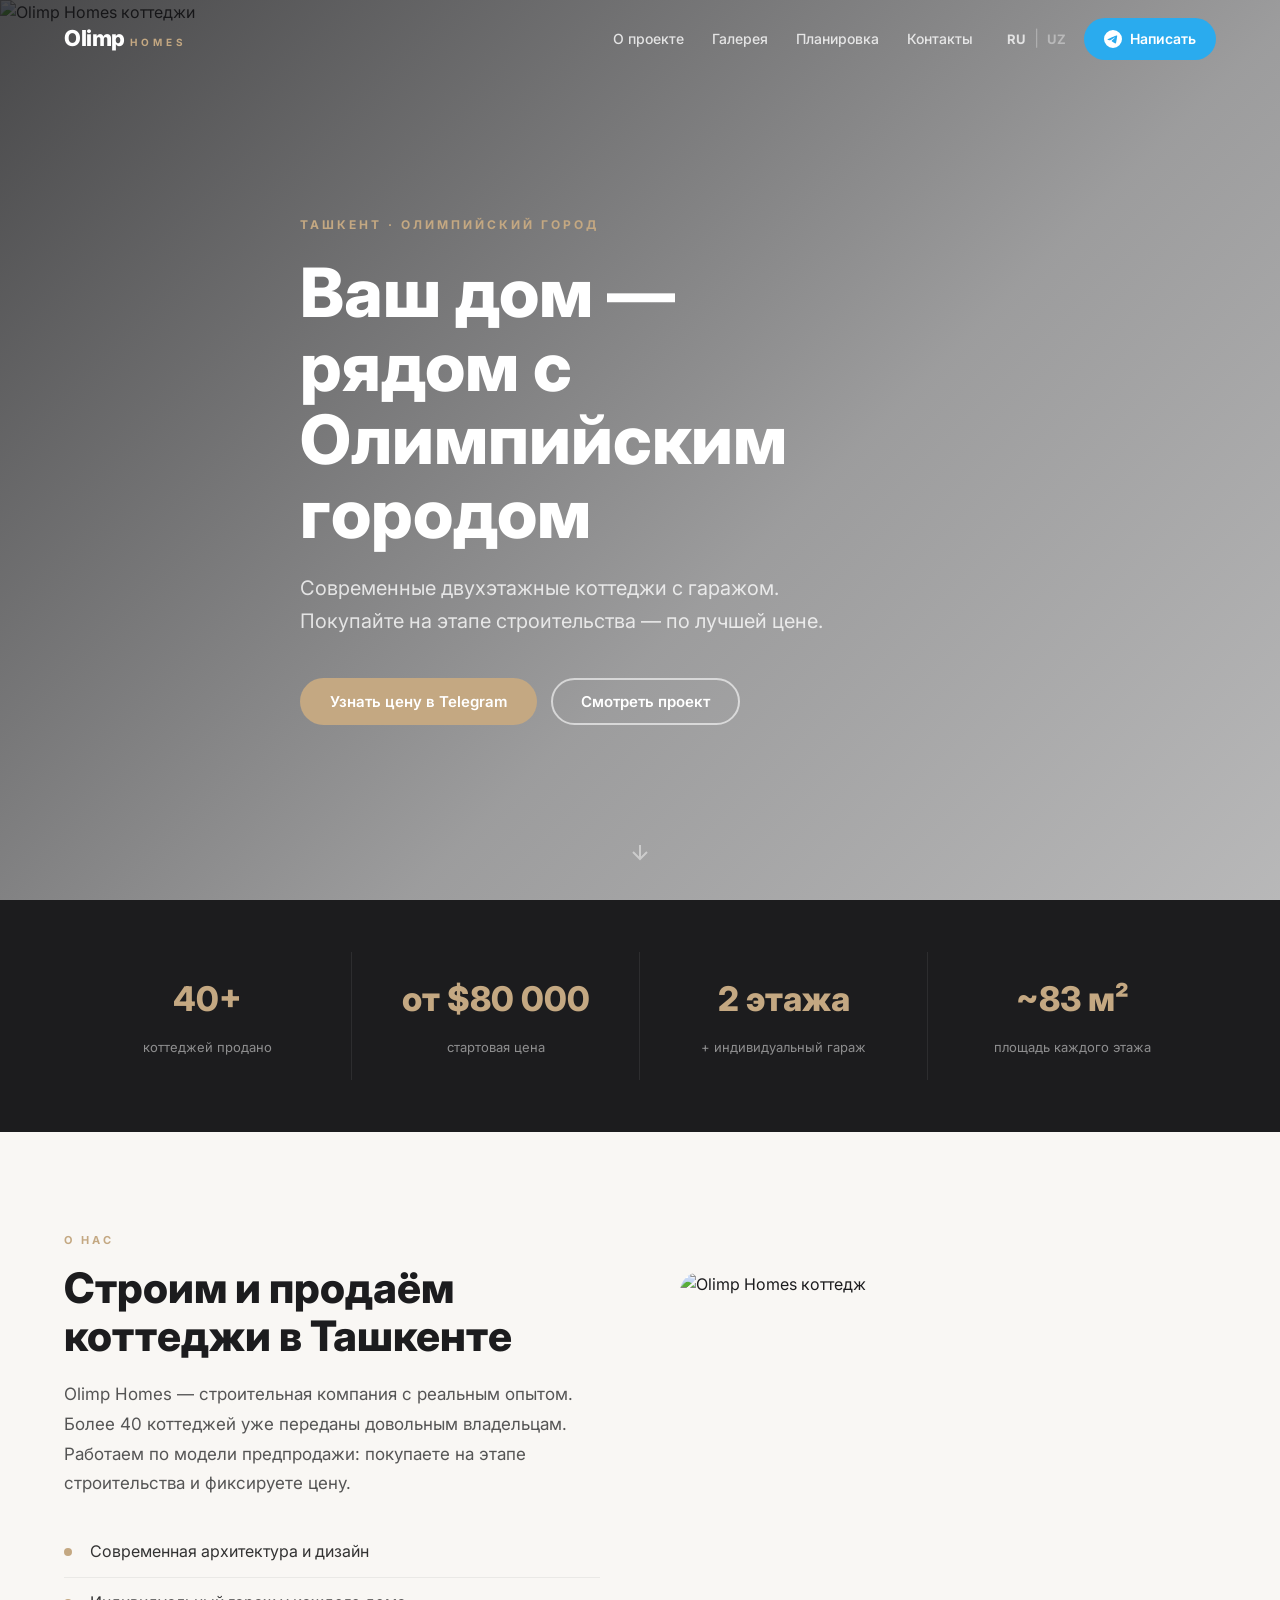
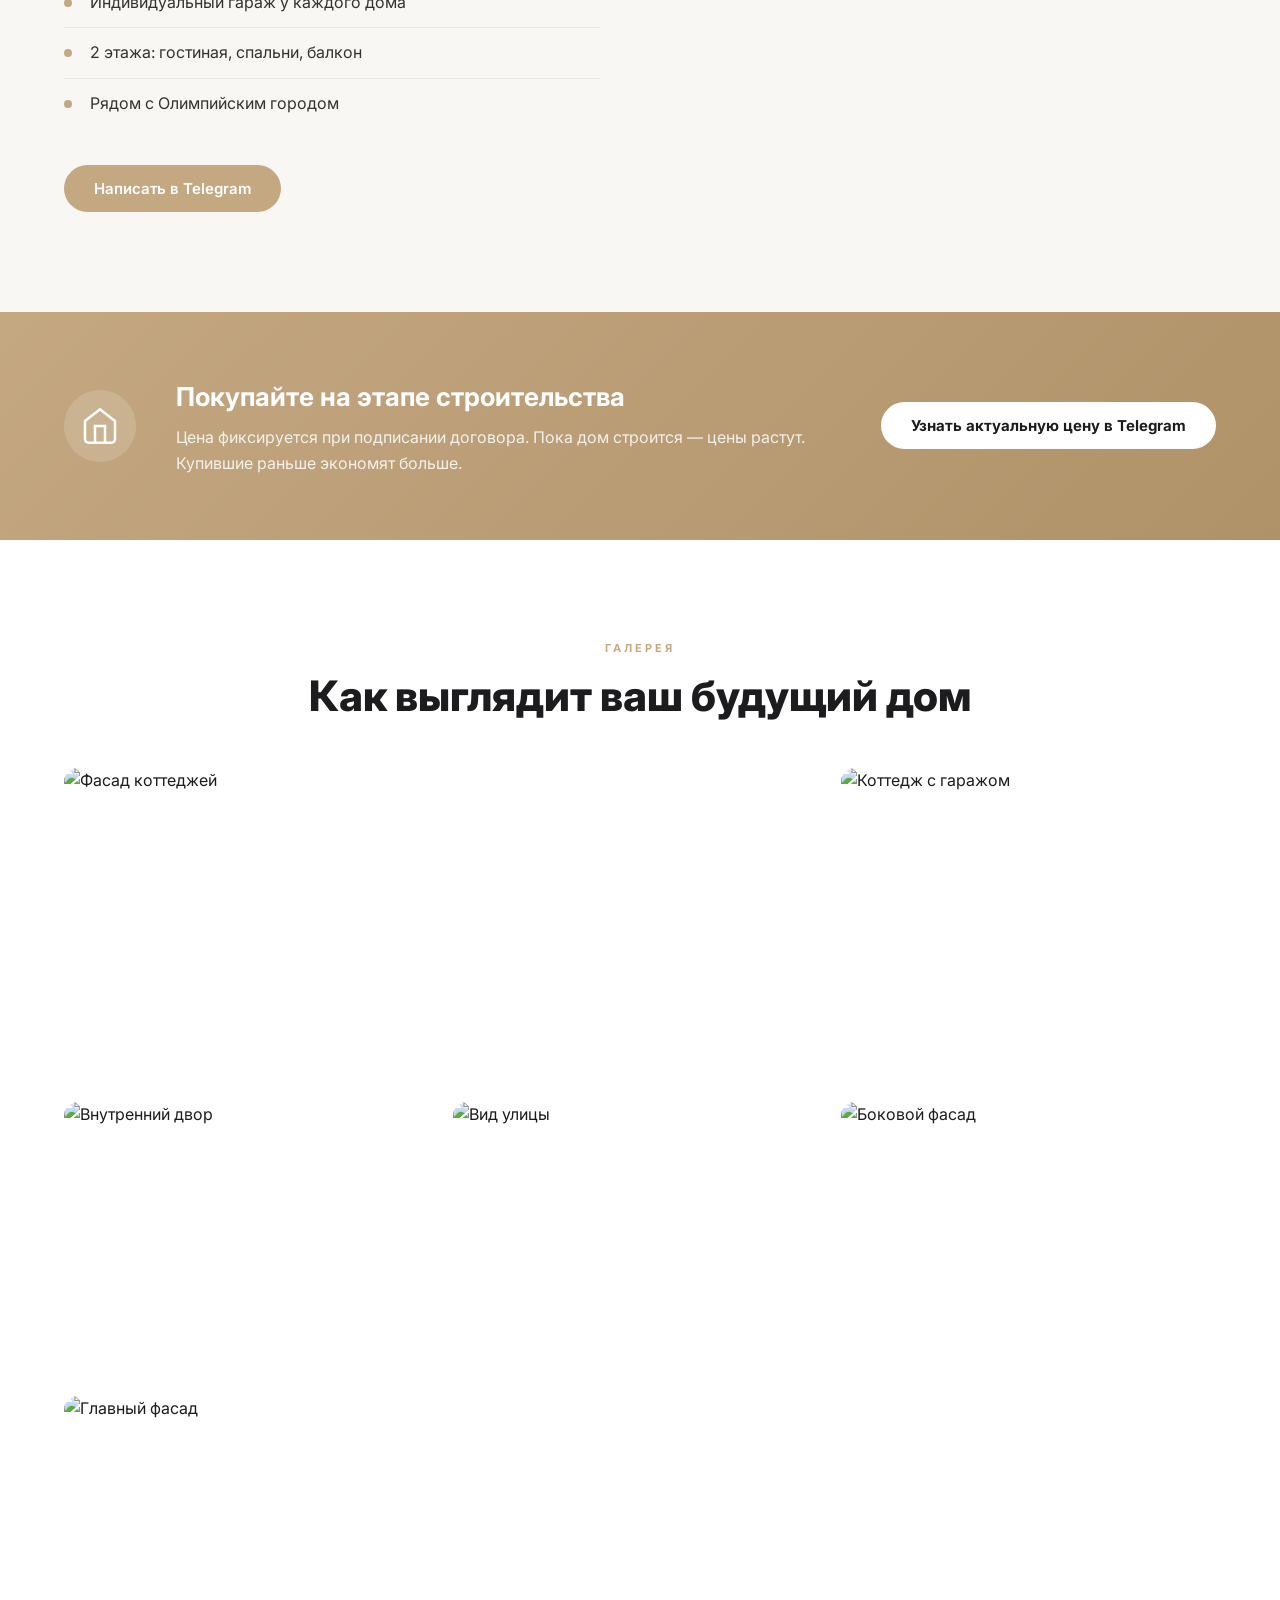
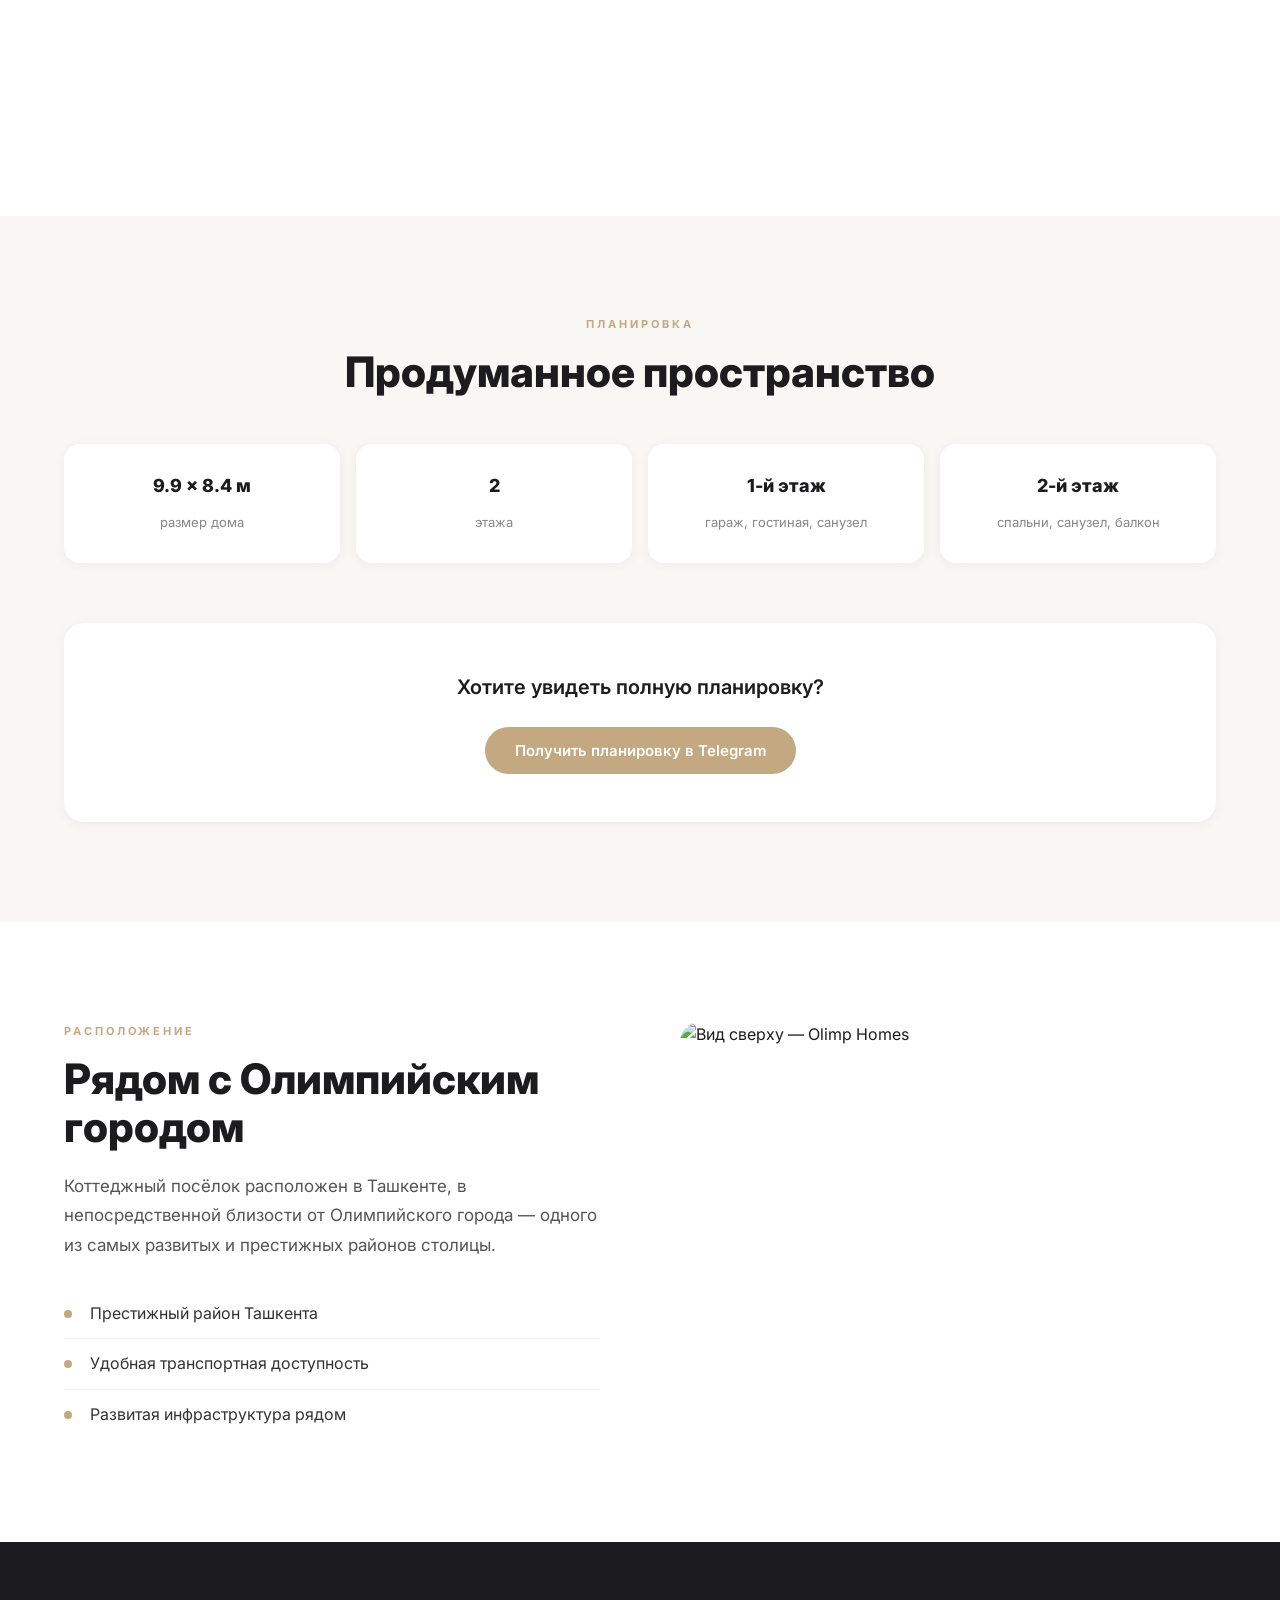
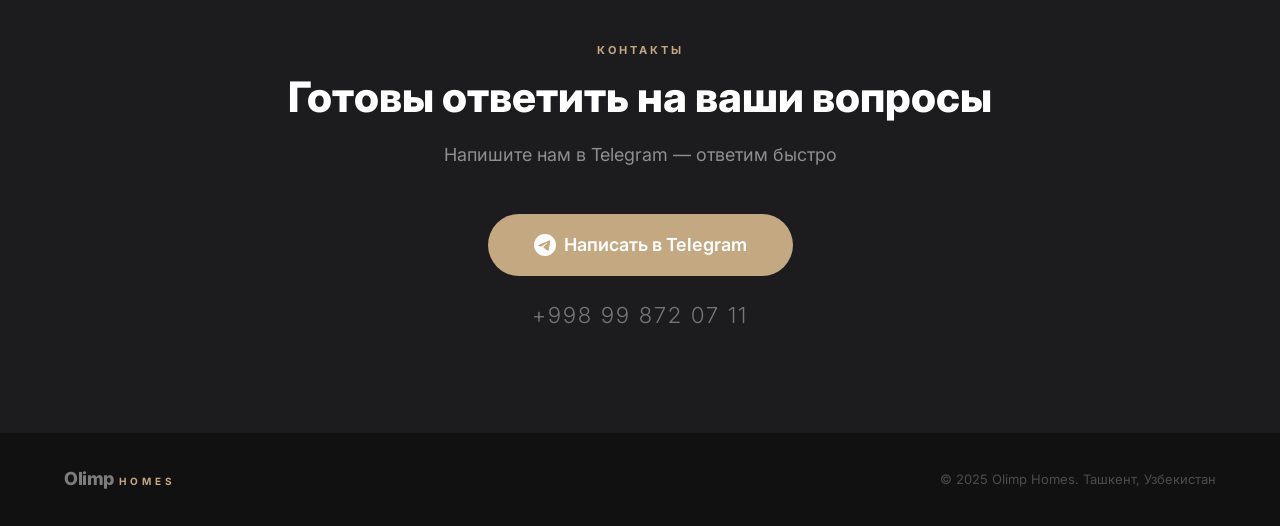
==== index.html @ 35d9edde "Switch WhatsApp to Telegram, update phone number" ====
<!DOCTYPE html>
<html lang="ru">
<head>
    <meta charset="UTF-8">
    <meta name="viewport" content="width=device-width, initial-scale=1.0">
    <title>Olimp Homes — Коттеджи в Ташкенте</title>
    <meta name="description" content="Современные двухэтажные коттеджи с гаражом рядом с Олимпийским городом. От $80 000. 40+ продано.">
    <link rel="preconnect" href="https://fonts.googleapis.com">
    <link rel="preconnect" href="https://fonts.gstatic.com" crossorigin>
    <link href="https://fonts.googleapis.com/css2?family=Inter:wght@300;400;500;600;700;800&display=swap" rel="stylesheet">
    <link rel="stylesheet" href="css/style.css">
</head>
<body>

<!-- HEADER -->
<header class="header" id="header">
    <div class="container">
        <div class="header__inner">
            <a href="#" class="logo">
                <span class="logo__text">Olimp</span>
                <span class="logo__sub">HOMES</span>
            </a>
            <nav class="nav" id="nav">
                <a href="#about" class="nav__link" data-ru="О проекте" data-uz="Loyiha haqida">О проекте</a>
                <a href="#gallery" class="nav__link" data-ru="Галерея" data-uz="Galereya">Галерея</a>
                <a href="#plans" class="nav__link" data-ru="Планировка" data-uz="Rejalanish">Планировка</a>
                <a href="#contact" class="nav__link" data-ru="Контакты" data-uz="Aloqa">Контакты</a>
            </nav>
            <div class="header__actions">
                <div class="lang-switcher">
                    <button class="lang-btn active" data-lang="ru">RU</button>
                    <span class="lang-sep">|</span>
                    <button class="lang-btn" data-lang="uz">UZ</button>
                </div>
                <a href="https://t.me/+998998720711" class="btn btn--telegram" target="_blank">
                    <svg width="18" height="18" viewBox="0 0 24 24" fill="currentColor"><path d="M11.944 0A12 12 0 0 0 0 12a12 12 0 0 0 12 12 12 12 0 0 0 12-12A12 12 0 0 0 12 0a12 12 0 0 0-.056 0zm4.962 7.224c.1-.002.321.023.465.14a.506.506 0 0 1 .171.325c.016.093.036.306.02.472-.18 1.898-.962 6.502-1.36 8.627-.168.9-.499 1.201-.82 1.23-.696.065-1.225-.46-1.9-.902-1.056-.693-1.653-1.124-2.678-1.8-1.185-.78-.417-1.21.258-1.91.177-.184 3.247-2.977 3.307-3.23.007-.032.014-.15-.056-.212s-.174-.041-.249-.024c-.106.024-1.793 1.14-5.061 3.345-.48.33-.913.49-1.302.48-.428-.008-1.252-.241-1.865-.44-.752-.245-1.349-.374-1.297-.789.027-.216.325-.437.893-.663 3.498-1.524 5.83-2.529 6.998-3.014 3.332-1.386 4.025-1.627 4.476-1.635z"/></svg>
                    <span data-ru="Написать" data-uz="Yozish">Написать</span>
                </a>
            </div>
            <button class="burger" id="burger" aria-label="Меню">
                <span></span><span></span><span></span>
            </button>
        </div>
    </div>
</header>

<!-- HERO -->
<section class="hero" id="home">
    <div class="hero__bg">
        <img src="1.7.jpg" alt="Olimp Homes коттеджи" class="hero__img">
        <div class="hero__overlay"></div>
    </div>
    <div class="container">
        <div class="hero__content">
            <p class="hero__tag" data-ru="Ташкент · Олимпийский город" data-uz="Toshkent · Olimpiya shahri">Ташкент · Олимпийский город</p>
            <h1 class="hero__title" data-ru="Ваш дом —<br>рядом с Олимпийским городом" data-uz="Sizning uyingiz —<br>Olimpiya shahri yonida">Ваш дом —<br>рядом с Олимпийским городом</h1>
            <p class="hero__sub" data-ru="Современные двухэтажные коттеджи с гаражом.<br>Покупайте на этапе строительства — по лучшей цене." data-uz="Garajli zamonaviy ikki qavatli kottedjlar.<br>Qurilish bosqichida eng yaxshi narxda xarid qiling.">Современные двухэтажные коттеджи с гаражом.<br>Покупайте на этапе строительства — по лучшей цене.</p>
            <div class="hero__actions">
                <a href="https://t.me/+998998720711" class="btn btn--primary" target="_blank" data-ru="Узнать цену в Telegram" data-uz="Telegram orqali narxni bilish">Узнать цену в Telegram</a>
                <a href="#gallery" class="btn btn--outline" data-ru="Смотреть проект" data-uz="Loyihani ko'rish">Смотреть проект</a>
            </div>
        </div>
    </div>
    <a href="#stats" class="hero__scroll" aria-label="Вниз">
        <svg width="24" height="24" viewBox="0 0 24 24" fill="none" stroke="white" stroke-width="2"><path d="M12 5v14M5 12l7 7 7-7"/></svg>
    </a>
</section>

<!-- STATS -->
<section class="stats" id="stats">
    <div class="container">
        <div class="stats__grid">
            <div class="stats__item">
                <span class="stats__num">40+</span>
                <span class="stats__label" data-ru="коттеджей продано" data-uz="kottedj sotilgan">коттеджей продано</span>
            </div>
            <div class="stats__item">
                <span class="stats__num">от $80 000</span>
                <span class="stats__label" data-ru="стартовая цена" data-uz="boshlang'ich narx">стартовая цена</span>
            </div>
            <div class="stats__item">
                <span class="stats__num">2 этажа</span>
                <span class="stats__label" data-ru="+ индивидуальный гараж" data-uz="+ alohida garaj">+ индивидуальный гараж</span>
            </div>
            <div class="stats__item">
                <span class="stats__num">~83 м²</span>
                <span class="stats__label" data-ru="площадь каждого этажа" data-uz="har bir qavat maydoni">площадь каждого этажа</span>
            </div>
        </div>
    </div>
</section>

<!-- ABOUT -->
<section class="about" id="about">
    <div class="container">
        <div class="about__inner">
            <div class="about__content">
                <p class="section__tag" data-ru="О нас" data-uz="Biz haqimizda">О нас</p>
                <h2 class="section__title" data-ru="Строим и продаём коттеджи в Ташкенте" data-uz="Toshkentda kottedjlar qurib sotamiz">Строим и продаём коттеджи в Ташкенте</h2>
                <p class="about__text" data-ru="Olimp Homes — строительная компания с реальным опытом. Более 40 коттеджей уже переданы довольным владельцам. Работаем по модели предпродажи: покупаете на этапе строительства и фиксируете цену." data-uz="Olimp Homes — haqiqiy tajribaga ega qurilish kompaniyasi. 40 dan ortiq kottedj mamnun egalariga topshirilgan. Oldindan sotish modelida ishlaymiz: qurilish bosqichida narxni belgilab xarid qilasiz.">Olimp Homes — строительная компания с реальным опытом. Более 40 коттеджей уже переданы довольным владельцам. Работаем по модели предпродажи: покупаете на этапе строительства и фиксируете цену.</p>
                <ul class="about__list">
                    <li data-ru="Современная архитектура и дизайн" data-uz="Zamonaviy arxitektura va dizayn">Современная архитектура и дизайн</li>
                    <li data-ru="Индивидуальный гараж у каждого дома" data-uz="Har bir uyda alohida garaj">Индивидуальный гараж у каждого дома</li>
                    <li data-ru="2 этажа: гостиная, спальни, балкон" data-uz="2 qavat: mehmonxona, yotoqxonalar, balkon">2 этажа: гостиная, спальни, балкон</li>
                    <li data-ru="Рядом с Олимпийским городом" data-uz="Olimpiya shahri yaqinida">Рядом с Олимпийским городом</li>
                </ul>
                <a href="https://t.me/+998998720711" class="btn btn--primary" target="_blank" data-ru="Написать в Telegram" data-uz="Telegram'da yozish">Написать в Telegram</a>
            </div>
            <div class="about__image">
                <img src="1.1.jpg" alt="Olimp Homes коттедж">
            </div>
        </div>
    </div>
</section>

<!-- PRESALE BANNER -->
<section class="presale">
    <div class="container">
        <div class="presale__inner">
            <div class="presale__icon">
                <svg width="40" height="40" viewBox="0 0 24 24" fill="none" stroke="white" stroke-width="1.5"><path d="M3 9l9-7 9 7v11a2 2 0 01-2 2H5a2 2 0 01-2-2z"/><polyline points="9,22 9,12 15,12 15,22"/></svg>
            </div>
            <div class="presale__content">
                <h3 class="presale__title" data-ru="Покупайте на этапе строительства" data-uz="Qurilish bosqichida xarid qiling">Покупайте на этапе строительства</h3>
                <p class="presale__text" data-ru="Цена фиксируется при подписании договора. Пока дом строится — цены растут. Купившие раньше экономят больше." data-uz="Narx shartnoma imzolanganda belgilanadi. Uy qurilayotganda narxlar oshadi. Ertaroq xarid qilganlar ko'proq tejaydi.">Цена фиксируется при подписании договора. Пока дом строится — цены растут. Купившие раньше экономят больше.</p>
            </div>
            <a href="https://t.me/+998998720711" class="btn btn--white" target="_blank" data-ru="Узнать актуальную цену" data-uz="Joriy narxni bilish">Узнать актуальную цену в Telegram</a>
        </div>
    </div>
</section>

<!-- GALLERY -->
<section class="gallery" id="gallery">
    <div class="container">
        <p class="section__tag center" data-ru="Галерея" data-uz="Galereya">Галерея</p>
        <h2 class="section__title center" data-ru="Как выглядит ваш будущий дом" data-uz="Kelajak uyingiz qanday ko'rinishda">Как выглядит ваш будущий дом</h2>
        <div class="gallery__grid">
            <div class="gallery__item gallery__item--wide" onclick="openLightbox('1.9.jpg')">
                <img src="1.9.jpg" alt="Фасад коттеджей" loading="lazy">
                <div class="gallery__overlay"><span data-ru="Смотреть" data-uz="Ko'rish">Смотреть</span></div>
            </div>
            <div class="gallery__item" onclick="openLightbox('1.1.jpg')">
                <img src="1.1.jpg" alt="Коттедж с гаражом" loading="lazy">
                <div class="gallery__overlay"><span data-ru="Смотреть" data-uz="Ko'rish">Смотреть</span></div>
            </div>
            <div class="gallery__item" onclick="openLightbox('1.4.jpg')">
                <img src="1.4.jpg" alt="Внутренний двор" loading="lazy">
                <div class="gallery__overlay"><span data-ru="Смотреть" data-uz="Ko'rish">Смотреть</span></div>
            </div>
            <div class="gallery__item" onclick="openLightbox('1.2.jpg')">
                <img src="1.2.jpg" alt="Вид улицы" loading="lazy">
                <div class="gallery__overlay"><span data-ru="Смотреть" data-uz="Ko'rish">Смотреть</span></div>
            </div>
            <div class="gallery__item" onclick="openLightbox('1.3.jpg')">
                <img src="1.3.jpg" alt="Боковой фасад" loading="lazy">
                <div class="gallery__overlay"><span data-ru="Смотреть" data-uz="Ko'rish">Смотреть</span></div>
            </div>
            <div class="gallery__item gallery__item--wide" onclick="openLightbox('1.8.jpg')">
                <img src="1.8.jpg" alt="Главный фасад" loading="lazy">
                <div class="gallery__overlay"><span data-ru="Смотреть" data-uz="Ko'rish">Смотреть</span></div>
            </div>
        </div>
    </div>
</section>

<!-- LIGHTBOX -->
<div class="lightbox" id="lightbox" onclick="closeLightbox()">
    <button class="lightbox__close" onclick="closeLightbox()">
        <svg width="24" height="24" viewBox="0 0 24 24" fill="none" stroke="white" stroke-width="2"><line x1="18" y1="6" x2="6" y2="18"/><line x1="6" y1="6" x2="18" y2="18"/></svg>
    </button>
    <img src="" alt="" id="lightbox-img" onclick="event.stopPropagation()">
</div>

<!-- PLANS -->
<section class="plans" id="plans">
    <div class="container">
        <p class="section__tag center" data-ru="Планировка" data-uz="Rejalanish">Планировка</p>
        <h2 class="section__title center" data-ru="Продуманное пространство" data-uz="O'ylangan makon">Продуманное пространство</h2>
        <div class="plans__specs">
            <div class="plans__spec">
                <span class="plans__spec-num">9.9 × 8.4 м</span>
                <span class="plans__spec-label" data-ru="размер дома" data-uz="uy o'lchami">размер дома</span>
            </div>
            <div class="plans__spec">
                <span class="plans__spec-num">2</span>
                <span class="plans__spec-label" data-ru="этажа" data-uz="qavat">этажа</span>
            </div>
            <div class="plans__spec">
                <span class="plans__spec-num" data-ru="1-й этаж" data-uz="1-qavat">1-й этаж</span>
                <span class="plans__spec-label" data-ru="гараж, гостиная, санузел" data-uz="garaj, mehmonxona, hojatxona">гараж, гостиная, санузел</span>
            </div>
            <div class="plans__spec">
                <span class="plans__spec-num" data-ru="2-й этаж" data-uz="2-qavat">2-й этаж</span>
                <span class="plans__spec-label" data-ru="спальни, санузел, балкон" data-uz="yotoqxonalar, hojatxona, balkon">спальни, санузел, балкон</span>
            </div>
        </div>
        <div class="plans__cta">
            <p data-ru="Хотите увидеть полную планировку?" data-uz="To'liq rejalanishni ko'rmoqchimisiz?">Хотите увидеть полную планировку?</p>
            <a href="https://t.me/+998998720711" class="btn btn--primary" target="_blank" data-ru="Получить планировку в Telegram" data-uz="Telegram orqali rejalanishni olish">Получить планировку в Telegram</a>
        </div>
    </div>
</section>

<!-- LOCATION -->
<section class="location" id="location">
    <div class="container">
        <div class="location__inner">
            <div class="location__content">
                <p class="section__tag" data-ru="Расположение" data-uz="Joylashuv">Расположение</p>
                <h2 class="section__title" data-ru="Рядом с Олимпийским городом" data-uz="Olimpiya shahri yaqinida">Рядом с Олимпийским городом</h2>
                <p class="location__text" data-ru="Коттеджный посёлок расположен в Ташкенте, в непосредственной близости от Олимпийского города — одного из самых развитых и престижных районов столицы." data-uz="Kottedj qishlog'i Toshkentda, poytaxtning eng rivojlangan va nufuzli tumanlaridan biri bo'lgan Olimpiya shahri yaqinida joylashgan.">Коттеджный посёлок расположен в Ташкенте, в непосредственной близости от Олимпийского города — одного из самых развитых и престижных районов столицы.</p>
                <ul class="location__list">
                    <li data-ru="Престижный район Ташкента" data-uz="Toshkentning nufuzli tumani">Престижный район Ташкента</li>
                    <li data-ru="Удобная транспортная доступность" data-uz="Qulay transport aloqasi">Удобная транспортная доступность</li>
                    <li data-ru="Развитая инфраструктура рядом" data-uz="Yaqin atrofda rivojlangan infratuzilma">Развитая инфраструктура рядом</li>
                </ul>
            </div>
            <div class="location__image">
                <img src="1.6.jpg" alt="Вид сверху — Olimp Homes">
            </div>
        </div>
    </div>
</section>

<!-- CONTACT -->
<section class="contact" id="contact">
    <div class="container">
        <p class="section__tag center" data-ru="Контакты" data-uz="Aloqa">Контакты</p>
        <h2 class="section__title center" data-ru="Готовы ответить на ваши вопросы" data-uz="Savollaringizga javob berishga tayyormiz">Готовы ответить на ваши вопросы</h2>
        <p class="contact__sub" data-ru="Напишите нам в Telegram — ответим быстро" data-uz="Telegram'da yozing — tez javob beramiz">Напишите нам в Telegram — ответим быстро</p>
        <a href="https://t.me/+998998720711" class="btn btn--primary btn--large" target="_blank">
            <svg width="22" height="22" viewBox="0 0 24 24" fill="currentColor"><path d="M11.944 0A12 12 0 0 0 0 12a12 12 0 0 0 12 12 12 12 0 0 0 12-12A12 12 0 0 0 12 0a12 12 0 0 0-.056 0zm4.962 7.224c.1-.002.321.023.465.14a.506.506 0 0 1 .171.325c.016.093.036.306.02.472-.18 1.898-.962 6.502-1.36 8.627-.168.9-.499 1.201-.82 1.23-.696.065-1.225-.46-1.9-.902-1.056-.693-1.653-1.124-2.678-1.8-1.185-.78-.417-1.21.258-1.91.177-.184 3.247-2.977 3.307-3.23.007-.032.014-.15-.056-.212s-.174-.041-.249-.024c-.106.024-1.793 1.14-5.061 3.345-.48.33-.913.49-1.302.48-.428-.008-1.252-.241-1.865-.44-.752-.245-1.349-.374-1.297-.789.027-.216.325-.437.893-.663 3.498-1.524 5.83-2.529 6.998-3.014 3.332-1.386 4.025-1.627 4.476-1.635z"/></svg>
            <span data-ru="Написать в Telegram" data-uz="Telegram'da yozish">Написать в Telegram</span>
        </a>
        <p class="contact__phone">+998 99 872 07 11</p>
    </div>
</section>

<!-- FOOTER -->
<footer class="footer">
    <div class="container">
        <div class="footer__inner">
            <span class="logo">
                <span class="logo__text">Olimp</span>
                <span class="logo__sub">HOMES</span>
            </span>
            <p class="footer__copy" data-ru="© 2025 Olimp Homes. Ташкент, Узбекистан" data-uz="© 2025 Olimp Homes. Toshkent, O'zbekiston">© 2025 Olimp Homes. Ташкент, Узбекистан</p>
        </div>
    </div>
</footer>

<script src="js/main.js"></script>
</body>
</html>
---- css/style.css ----
/* ===== RESET & BASE ===== */
*, *::before, *::after { box-sizing: border-box; margin: 0; padding: 0; }
html { scroll-behavior: smooth; font-size: 16px; }
body { font-family: 'Inter', sans-serif; color: #1C1C1E; background: #fff; line-height: 1.6; overflow-x: hidden; }
img { max-width: 100%; height: auto; display: block; }
a { text-decoration: none; color: inherit; }

/* ===== CONTAINER ===== */
.container { max-width: 1200px; margin: 0 auto; padding: 0 24px; }

/* ===== BUTTONS ===== */
.btn {
    display: inline-flex; align-items: center; gap: 8px;
    padding: 14px 28px; border-radius: 50px;
    font-size: 15px; font-weight: 600; cursor: pointer;
    transition: all .25s ease; border: 2px solid transparent;
    white-space: nowrap; line-height: 1;
}
.btn--primary { background: #C4A882; color: #fff; }
.btn--primary:hover { background: #b09268; transform: translateY(-2px); box-shadow: 0 8px 24px rgba(196,168,130,.35); }
.btn--outline { background: transparent; color: #fff; border-color: rgba(255,255,255,.6); }
.btn--outline:hover { background: rgba(255,255,255,.12); border-color: #fff; }
.btn--telegram { background: #2AABEE; color: #fff; padding: 10px 18px; font-size: 14px; }
.btn--telegram:hover { background: #1a9bd8; transform: translateY(-1px); }
.btn--white { background: #fff; color: #1C1C1E; font-weight: 700; }
.btn--white:hover { background: #f0ebe4; }
.btn--large { padding: 18px 44px; font-size: 18px; }

/* ===== SECTION COMMON ===== */
.section__tag {
    font-size: 11px; font-weight: 700; text-transform: uppercase;
    letter-spacing: 3px; color: #C4A882; margin-bottom: 14px; display: block;
}
.section__tag.center { text-align: center; }
.section__title { font-size: clamp(28px, 4vw, 42px); font-weight: 800; line-height: 1.15; margin-bottom: 20px; }
.section__title.center { text-align: center; }

/* ===== HEADER ===== */
.header {
    position: fixed; top: 0; left: 0; right: 0; z-index: 100;
    padding: 18px 0; transition: all .3s ease;
}
.header.scrolled {
    background: rgba(255,255,255,.96); backdrop-filter: blur(12px);
    box-shadow: 0 2px 24px rgba(0,0,0,.08); padding: 12px 0;
}
.header.scrolled .nav__link { color: #1C1C1E; }
.header.scrolled .nav__link:hover { color: #C4A882; }
.header.scrolled .logo__text { color: #1C1C1E; }
.header.scrolled .lang-switcher { color: #555; }
.header.scrolled .lang-sep { color: #ccc; }
.header.scrolled .burger span { background: #1C1C1E; }

.header__inner { display: flex; align-items: center; gap: 32px; }

.logo { display: flex; align-items: baseline; gap: 5px; }
.logo__text { font-size: 22px; font-weight: 800; color: #fff; letter-spacing: -0.5px; transition: color .3s; }
.logo__sub { font-size: 10px; font-weight: 700; letter-spacing: 4px; color: #C4A882; }

.nav { display: flex; gap: 28px; margin-left: auto; }
.nav__link { font-size: 14px; font-weight: 500; color: rgba(255,255,255,.8); transition: color .2s; }
.nav__link:hover { color: #fff; }

.header__actions { display: flex; align-items: center; gap: 16px; }
.lang-switcher { display: flex; align-items: center; gap: 6px; color: rgba(255,255,255,.75); }
.lang-sep { opacity: .4; }
.lang-btn {
    background: none; border: none; cursor: pointer;
    font-size: 13px; font-weight: 700; color: inherit; opacity: .5;
    padding: 2px; transition: opacity .2s; font-family: 'Inter', sans-serif;
}
.lang-btn.active { opacity: 1; }
.lang-btn:hover { opacity: .85; }

.burger { display: none; flex-direction: column; gap: 5px; background: none; border: none; cursor: pointer; padding: 4px; }
.burger span { display: block; width: 24px; height: 2px; background: #fff; border-radius: 2px; transition: all .3s; }
.burger.open span:nth-child(1) { transform: rotate(45deg) translate(5px, 5px); }
.burger.open span:nth-child(2) { opacity: 0; }
.burger.open span:nth-child(3) { transform: rotate(-45deg) translate(5px, -5px); }

/* ===== HERO ===== */
.hero { position: relative; min-height: 100vh; display: flex; align-items: center; overflow: hidden; }
.hero__bg { position: absolute; inset: 0; }
.hero__img { width: 100%; height: 100%; object-fit: cover; object-position: center; }
.hero__overlay { position: absolute; inset: 0; background: linear-gradient(135deg, rgba(20,20,22,.78) 0%, rgba(20,20,22,.42) 60%, rgba(20,20,22,.3) 100%); }

.hero__content { position: relative; z-index: 2; padding: 120px 0 80px; max-width: 680px; }
.hero__tag { font-size: 12px; font-weight: 700; letter-spacing: 3px; text-transform: uppercase; color: #C4A882; margin-bottom: 22px; }
.hero__title { font-size: clamp(38px, 5.5vw, 68px); font-weight: 800; line-height: 1.08; color: #fff; margin-bottom: 22px; }
.hero__sub { font-size: clamp(16px, 2vw, 20px); color: rgba(255,255,255,.78); margin-bottom: 40px; line-height: 1.65; }
.hero__actions { display: flex; gap: 14px; flex-wrap: wrap; }

.hero__scroll {
    position: absolute; bottom: 36px; left: 50%; transform: translateX(-50%);
    opacity: .45; animation: bounce 2.2s ease-in-out infinite;
    display: flex; align-items: center; justify-content: center;
}
@keyframes bounce {
    0%, 100% { transform: translateX(-50%) translateY(0); }
    50% { transform: translateX(-50%) translateY(10px); }
}

/* ===== STATS ===== */
.stats { background: #1C1C1E; padding: 52px 0; }
.stats__grid { display: grid; grid-template-columns: repeat(4, 1fr); }
.stats__item { padding: 20px 28px; text-align: center; border-right: 1px solid rgba(255,255,255,.08); }
.stats__item:last-child { border-right: none; }
.stats__num { display: block; font-size: clamp(22px, 3vw, 34px); font-weight: 800; color: #C4A882; margin-bottom: 8px; }
.stats__label { font-size: 13px; color: rgba(255,255,255,.5); font-weight: 400; }

/* ===== ABOUT ===== */
.about { padding: 100px 0; background: #F9F7F4; }
.about__inner { display: grid; grid-template-columns: 1fr 1fr; gap: 80px; align-items: center; }
.about__text { font-size: 17px; color: #555; line-height: 1.75; margin-bottom: 28px; }
.about__list { list-style: none; margin-bottom: 36px; }
.about__list li {
    padding: 12px 0 12px 26px; position: relative;
    font-size: 16px; color: #333;
    border-bottom: 1px solid rgba(0,0,0,.06);
}
.about__list li:last-child { border-bottom: none; }
.about__list li::before {
    content: ''; position: absolute; left: 0; top: 50%;
    transform: translateY(-50%); width: 8px; height: 8px;
    background: #C4A882; border-radius: 50%;
}
.about__image img { border-radius: 20px; width: 100%; height: 500px; object-fit: cover; }

/* ===== PRESALE ===== */
.presale { background: linear-gradient(135deg, #C4A882 0%, #b09268 100%); padding: 64px 0; }
.presale__inner { display: flex; align-items: center; gap: 40px; }
.presale__icon { flex-shrink: 0; width: 72px; height: 72px; background: rgba(255,255,255,.15); border-radius: 50%; display: flex; align-items: center; justify-content: center; }
.presale__content { flex: 1; }
.presale__title { font-size: clamp(20px, 2.5vw, 26px); font-weight: 700; color: #fff; margin-bottom: 8px; }
.presale__text { font-size: 16px; color: rgba(255,255,255,.85); line-height: 1.6; }

/* ===== GALLERY ===== */
.gallery { padding: 100px 0; }
.gallery .section__title { margin-bottom: 48px; }
.gallery__grid {
    display: grid;
    grid-template-columns: repeat(3, 1fr);
    grid-template-rows: auto auto;
    gap: 14px;
}
.gallery__item { border-radius: 14px; overflow: hidden; cursor: pointer; position: relative; }
.gallery__item--wide { grid-column: span 2; }
.gallery__item img { width: 100%; height: 280px; object-fit: cover; transition: transform .45s ease; display: block; }
.gallery__item--wide img { height: 320px; }
.gallery__overlay {
    position: absolute; inset: 0; background: rgba(28,28,30,.5);
    display: flex; align-items: center; justify-content: center;
    opacity: 0; transition: opacity .3s ease;
}
.gallery__overlay span { color: #fff; font-size: 14px; font-weight: 600; letter-spacing: 1px; text-transform: uppercase; }
.gallery__item:hover img { transform: scale(1.05); }
.gallery__item:hover .gallery__overlay { opacity: 1; }

/* ===== LIGHTBOX ===== */
.lightbox {
    position: fixed; inset: 0; background: rgba(0,0,0,.92);
    z-index: 1000; display: flex; align-items: center; justify-content: center;
    opacity: 0; pointer-events: none; transition: opacity .3s ease;
}
.lightbox.open { opacity: 1; pointer-events: all; }
.lightbox img { max-width: 90vw; max-height: 88vh; border-radius: 8px; object-fit: contain; }
.lightbox__close {
    position: absolute; top: 20px; right: 24px;
    background: rgba(255,255,255,.12); border: none; cursor: pointer;
    width: 44px; height: 44px; border-radius: 50%;
    display: flex; align-items: center; justify-content: center;
    transition: background .2s;
}
.lightbox__close:hover { background: rgba(255,255,255,.22); }

/* ===== PLANS ===== */
.plans { padding: 100px 0; background: #F9F7F4; }
.plans .section__title { margin-bottom: 48px; }
.plans__specs { display: grid; grid-template-columns: repeat(4, 1fr); gap: 16px; margin-bottom: 60px; }
.plans__spec { text-align: center; padding: 28px 20px; background: #fff; border-radius: 16px; box-shadow: 0 2px 12px rgba(0,0,0,.05); }
.plans__spec-num { display: block; font-size: 18px; font-weight: 800; color: #1C1C1E; margin-bottom: 8px; }
.plans__spec-label { font-size: 13px; color: #888; line-height: 1.4; }
.plans__cta { text-align: center; padding: 48px; background: #fff; border-radius: 20px; box-shadow: 0 2px 12px rgba(0,0,0,.05); }
.plans__cta p { font-size: 20px; font-weight: 600; color: #1C1C1E; margin-bottom: 24px; }

/* ===== LOCATION ===== */
.location { padding: 100px 0; }
.location__inner { display: grid; grid-template-columns: 1fr 1fr; gap: 80px; align-items: center; }
.location__text { font-size: 17px; color: #555; line-height: 1.75; margin-bottom: 28px; }
.location__list { list-style: none; }
.location__list li {
    padding: 12px 0 12px 26px; position: relative;
    font-size: 16px; color: #333;
    border-bottom: 1px solid rgba(0,0,0,.06);
}
.location__list li:last-child { border-bottom: none; }
.location__list li::before {
    content: ''; position: absolute; left: 0; top: 50%;
    transform: translateY(-50%); width: 8px; height: 8px;
    background: #C4A882; border-radius: 50%;
}
.location__image img { border-radius: 20px; width: 100%; height: 420px; object-fit: cover; }

/* ===== CONTACT ===== */
.contact { padding: 100px 0; background: #1C1C1E; text-align: center; }
.contact .section__title { color: #fff; }
.contact__sub { font-size: 18px; color: rgba(255,255,255,.5); margin-bottom: 44px; }
.contact__phone { margin-top: 22px; font-size: 22px; font-weight: 300; color: rgba(255,255,255,.4); letter-spacing: 2px; }

/* ===== FOOTER ===== */
.footer { background: #111; padding: 32px 0; }
.footer__inner { display: flex; justify-content: space-between; align-items: center; }
.footer .logo__text { color: rgba(255,255,255,.45); font-size: 18px; }
.footer__copy { font-size: 13px; color: rgba(255,255,255,.25); }

/* ===== SCROLL ANIMATIONS ===== */
.fade-up {
    opacity: 0; transform: translateY(32px);
    transition: opacity .65s ease, transform .65s ease;
}
.fade-up.visible { opacity: 1; transform: translateY(0); }

/* ===== MOBILE NAV ===== */
@media (max-width: 900px) {
    .nav {
        display: none; position: fixed; top: 0; left: 0; right: 0; bottom: 0;
        background: rgba(20,20,22,.97); flex-direction: column;
        align-items: center; justify-content: center; gap: 36px; z-index: 99;
    }
    .nav.open { display: flex; }
    .nav__link { font-size: 22px; font-weight: 700; color: #fff; }
    .burger { display: flex; z-index: 101; }
    .header__actions .btn--whatsapp span { display: none; }
    .header__actions .btn--whatsapp { padding: 10px 14px; }
}

/* ===== TABLET ===== */
@media (max-width: 768px) {
    .hero__actions { flex-direction: column; align-items: flex-start; }
    .hero__actions .btn { justify-content: center; }

    .stats__grid { grid-template-columns: repeat(2, 1fr); }
    .stats__item { border-right: none; border-bottom: 1px solid rgba(255,255,255,.08); }
    .stats__item:nth-child(odd) { border-right: 1px solid rgba(255,255,255,.08); }
    .stats__item:nth-child(3), .stats__item:nth-child(4) { border-bottom: none; }

    .about__inner { grid-template-columns: 1fr; gap: 40px; }
    .about__image { order: -1; }
    .about__image img { height: 300px; }

    .presale__inner { flex-direction: column; text-align: center; }

    .gallery__grid { grid-template-columns: 1fr 1fr; gap: 10px; }
    .gallery__item img { height: 200px; }
    .gallery__item--wide img { height: 240px; }

    .plans__specs { grid-template-columns: repeat(2, 1fr); }

    .location__inner { grid-template-columns: 1fr; gap: 40px; }
    .location__image img { height: 280px; }

    .footer__inner { flex-direction: column; gap: 12px; text-align: center; }
}

/* ===== MOBILE ===== */
@media (max-width: 480px) {
    .gallery__grid { grid-template-columns: 1fr; }
    .gallery__item--wide { grid-column: span 1; }
    .gallery__item img, .gallery__item--wide img { height: 220px; }

    .plans__specs { grid-template-columns: repeat(2, 1fr); }

    .btn--large { padding: 16px 32px; font-size: 16px; }
}
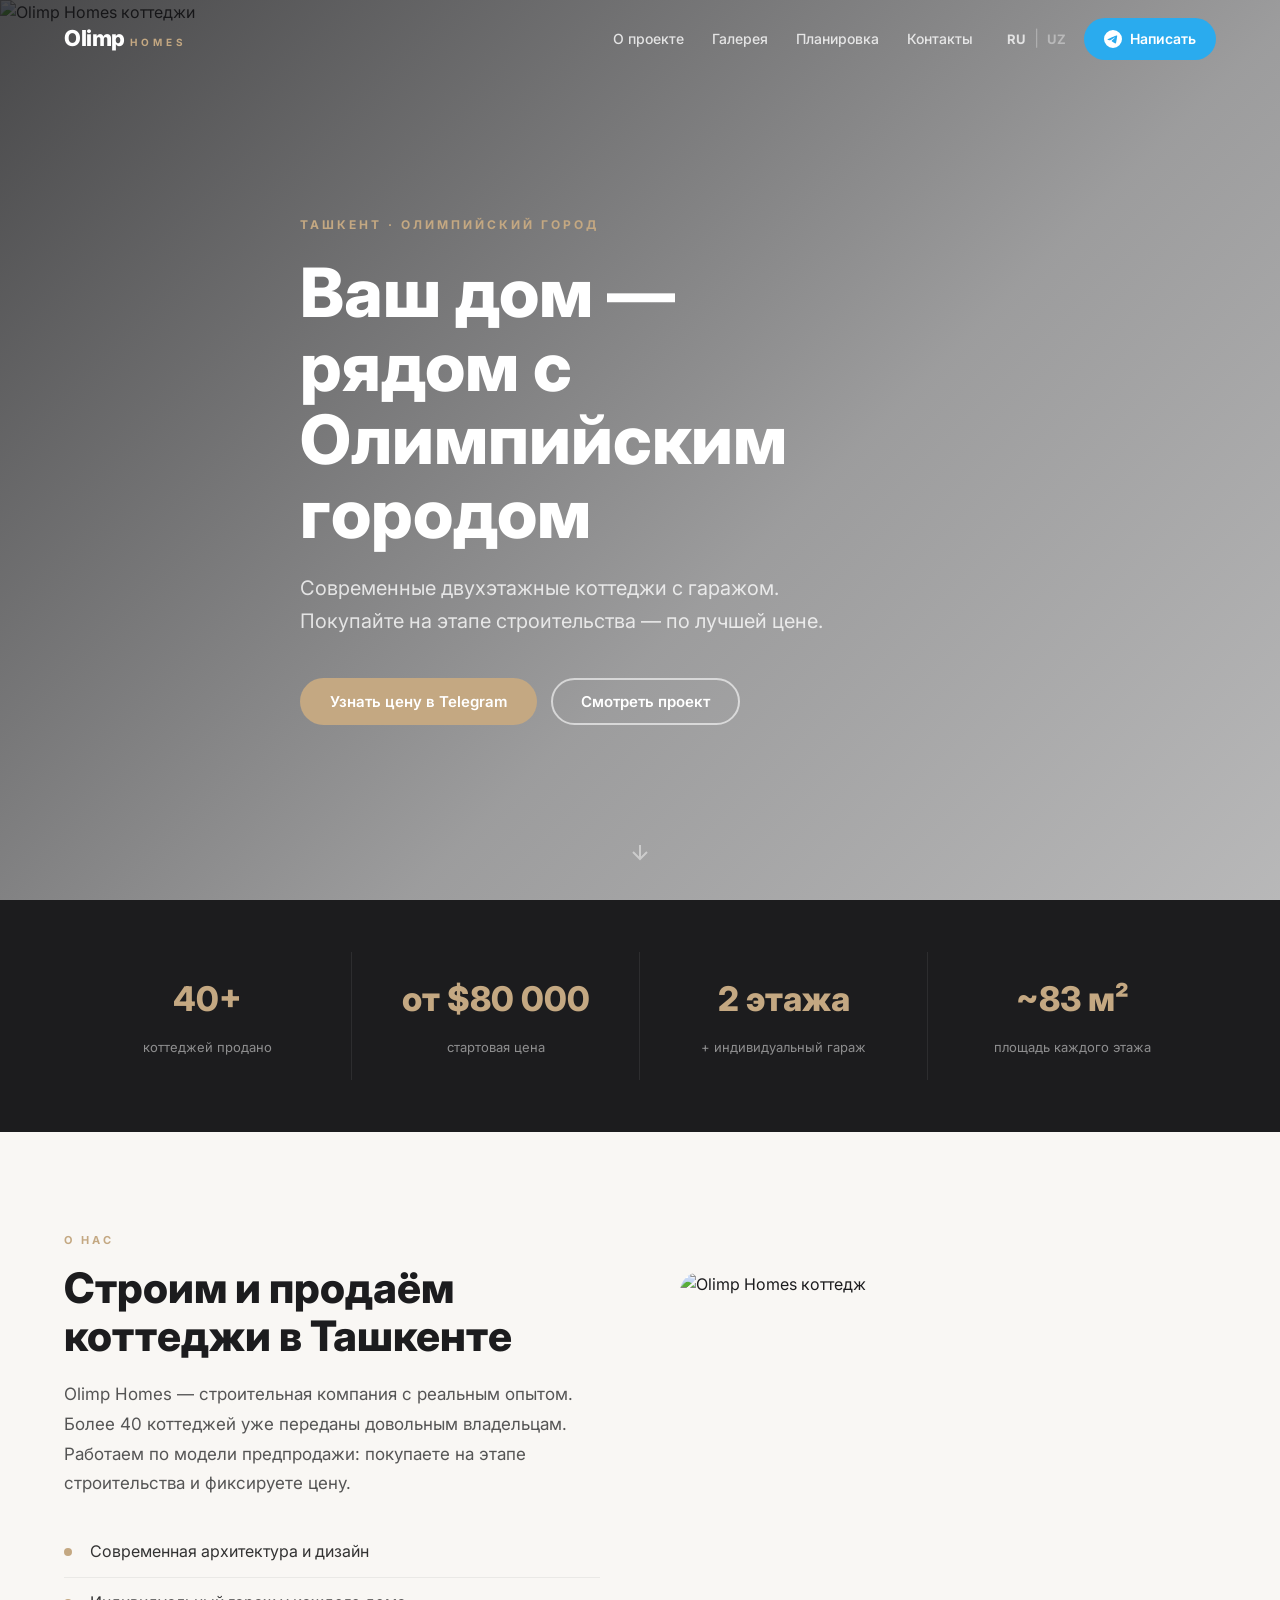
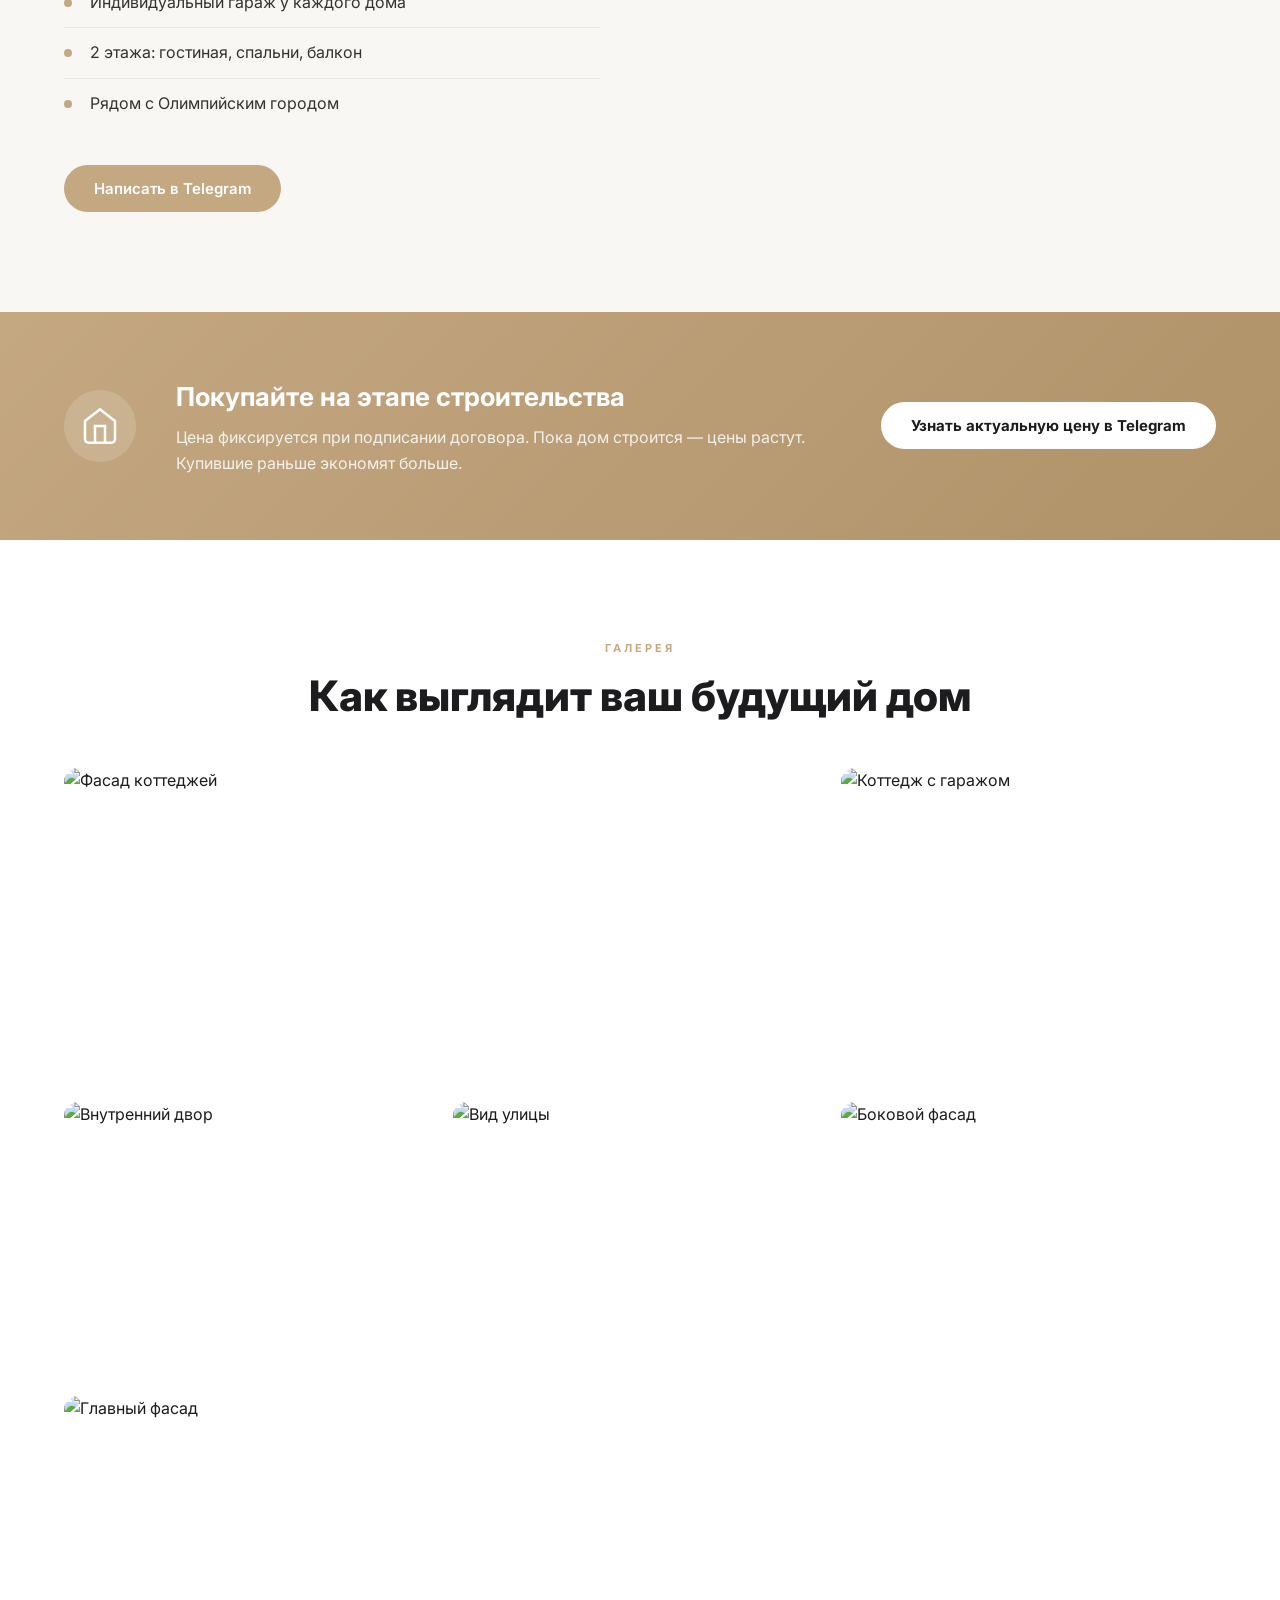
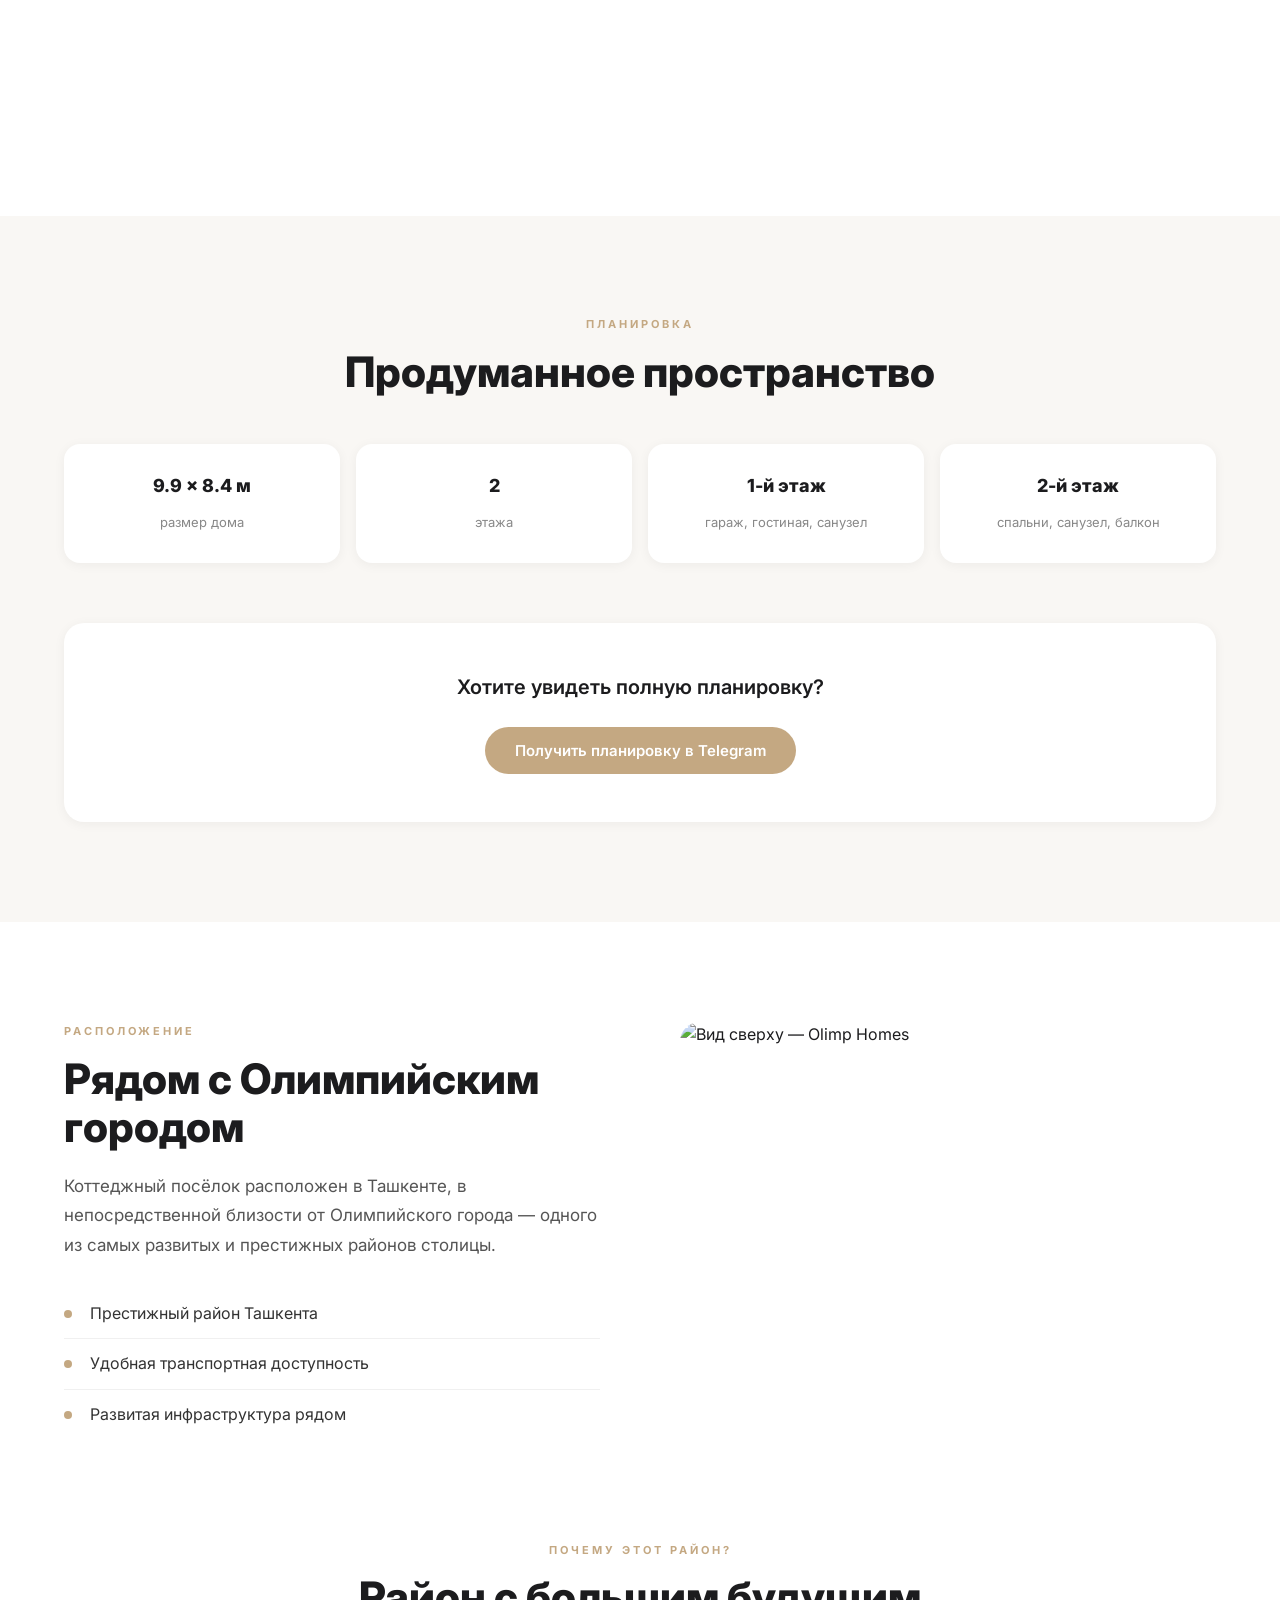
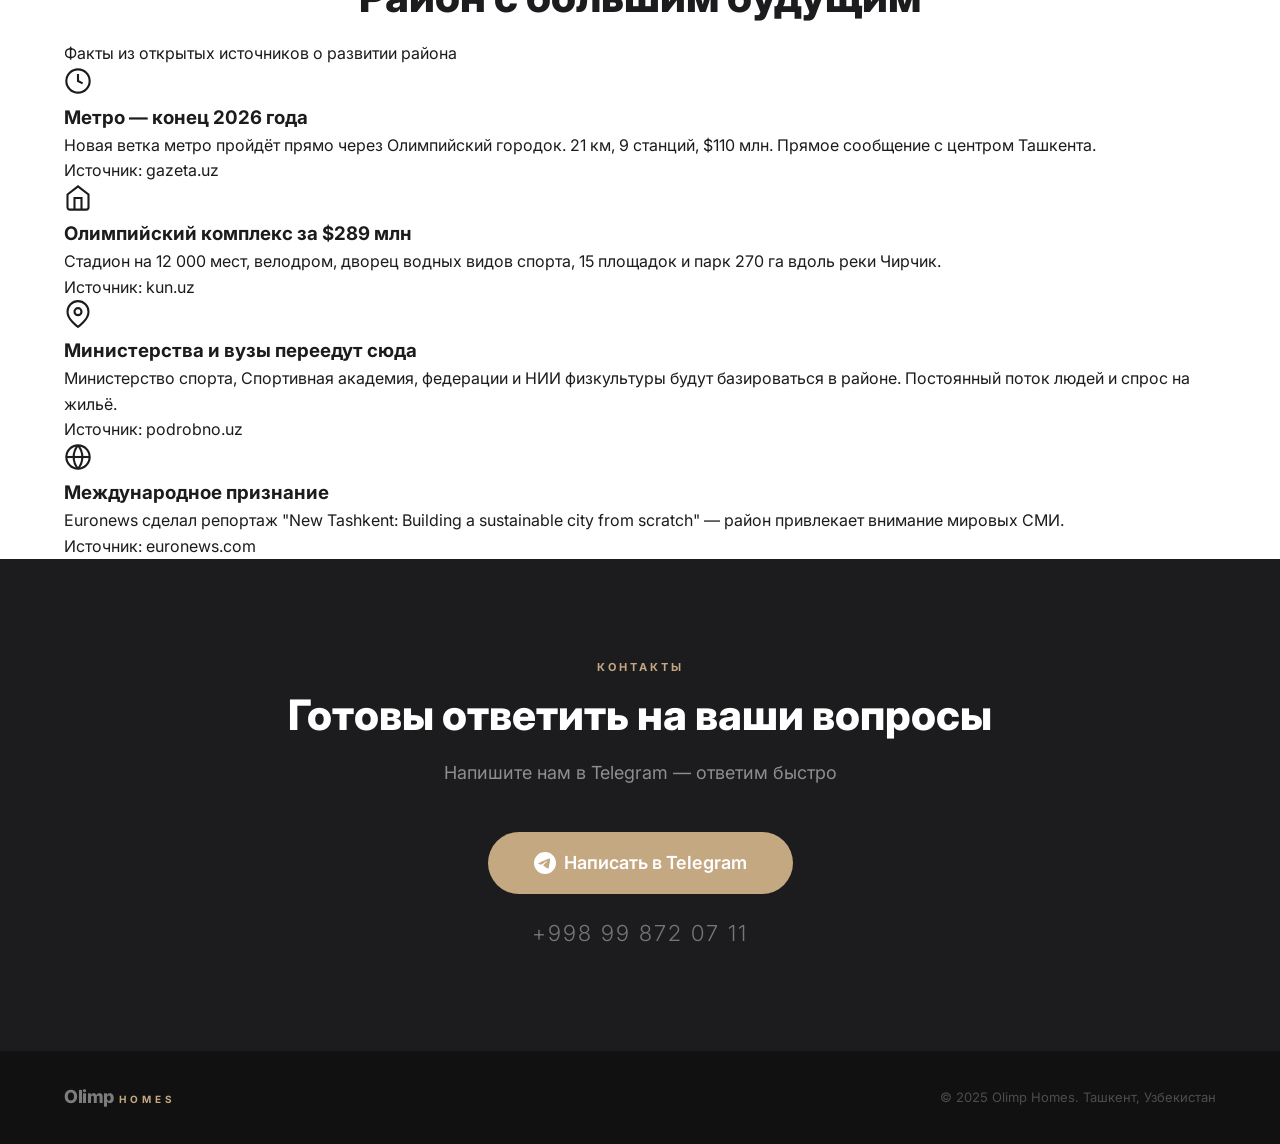
==== commit 33c4d2fc: "Sync meta tags to opengraph.xyz format" ====
--- a/index.html
+++ b/index.html
@@ -3,8 +3,24 @@
 <head>
     <meta charset="UTF-8">
     <meta name="viewport" content="width=device-width, initial-scale=1.0">
-    <title>Olimp Homes — Коттеджи в Ташкенте</title>
-    <meta name="description" content="Современные двухэтажные коттеджи с гаражом рядом с Олимпийским городом. От $80 000. 40+ продано.">
+    <title>Olimp Homes — современные коттеджи в Ташкенте от $80 000</title>
+    <meta name="description" content="Современные двухэтажные коттеджи с гаражом рядом с Олимпийским городом. 40+ уже продано. Покупайте на этапе строительства — по лучшей цене.">
+    <meta name="keywords" content="коттеджи Ташкент, купить дом Ташкент, Олимпийский город недвижимость, коттедж с гаражом, Olimp Homes">
+
+    <!-- Facebook Meta Tags -->
+    <meta property="og:url" content="https://shokhrukh1006.github.io/olimphomes/">
+    <meta property="og:type" content="website">
+    <meta property="og:title" content="Olimp Homes — современные коттеджи в Ташкенте от $80 000">
+    <meta property="og:description" content="Современные двухэтажные коттеджи с гажом рядом с Олимпийским городом. 40+ уже продано. Покупайте на этапе строительства — по лучшей цене.">
+    <meta property="og:image" content="https://shokhrukh1006.github.io/olimphomes/og-image.jpg">
+
+    <!-- Twitter Meta Tags -->
+    <meta name="twitter:card" content="summary_large_image">
+    <meta property="twitter:domain" content="shokhrukh1006.github.io">
+    <meta property="twitter:url" content="https://shokhrukh1006.github.io/olimphomes/">
+    <meta name="twitter:title" content="Olimp Homes — современные коттеджи в Ташкенте от $80 000">
+    <meta name="twitter:description" content="Современные двухэтажные коттеджи с гаражом рядом с Олимпийским городом. 40+ уже продано. Покупайте на этапе строительства — по лучшей цене.">
+    <meta name="twitter:image" content="https://shokhrukh1006.github.io/olimphomes/og-image.jpg">
     <link rel="preconnect" href="https://fonts.googleapis.com">
     <link rel="preconnect" href="https://fonts.gstatic.com" crossorigin>
     <link href="https://fonts.googleapis.com/css2?family=Inter:wght@300;400;500;600;700;800&display=swap" rel="stylesheet">
@@ -222,6 +238,49 @@
     </div>
 </section>
 
+<!-- WHY THIS DISTRICT -->
+<section class="district" id="district">
+    <div class="container">
+        <p class="section__tag center" data-ru="Почему этот район?" data-uz="Nega bu tuman?">Почему этот район?</p>
+        <h2 class="section__title center" data-ru="Район с большим будущим" data-uz="Katta kelajakli tuman">Район с большим будущим</h2>
+        <p class="district__sub" data-ru="Факты из открытых источников о развитии района" data-uz="Tumanningrivojlanishi haqida ochiq manbalardagi faktlar">Факты из открытых источников о развитии района</p>
+        <div class="district__grid">
+            <div class="district__card">
+                <div class="district__icon">
+                    <svg width="28" height="28" viewBox="0 0 24 24" fill="none" stroke="currentColor" stroke-width="1.8"><circle cx="12" cy="12" r="10"/><path d="M12 6v6l4 2"/></svg>
+                </div>
+                <h3 class="district__card-title" data-ru="Метро — конец 2026 года" data-uz="Metro — 2026 yil oxiri">Метро — конец 2026 года</h3>
+                <p class="district__card-text" data-ru="Новая ветка метро пройдёт прямо через Олимпийский городок. 21 км, 9 станций, $110 млн. Прямое сообщение с центром Ташкента." data-uz="Yangi metro liniyasi to'g'ridan-to'g'ri Olimpiya shaharchasi orqali o'tadi. 21 km, 9 stantsiya, $110 mln. Toshkent markazi bilan to'g'ridan-to'g'ri aloqa.">Новая ветка метро пройдёт прямо через Олимпийский городок. 21 км, 9 станций, $110 млн. Прямое сообщение с центром Ташкента.</p>
+                <span class="district__source">Источник: gazeta.uz</span>
+            </div>
+            <div class="district__card">
+                <div class="district__icon">
+                    <svg width="28" height="28" viewBox="0 0 24 24" fill="none" stroke="currentColor" stroke-width="1.8"><path d="M3 9l9-7 9 7v11a2 2 0 01-2 2H5a2 2 0 01-2-2z"/><polyline points="9,22 9,12 15,12 15,22"/></svg>
+                </div>
+                <h3 class="district__card-title" data-ru="Олимпийский комплекс за $289 млн" data-uz="$289 mln lik Olimpiya majmuasi">Олимпийский комплекс за $289 млн</h3>
+                <p class="district__card-text" data-ru="Стадион на 12 000 мест, велодром, дворец водных видов спорта, 15 площадок и парк 270 га вдоль реки Чирчик." data-uz="12 000 o'rinli stadion, velodrom, suv sporti saroyi, 15 maydon va Chirchiq daryosi bo'ylab 270 gektarlik bog'.">Стадион на 12 000 мест, велодром, дворец водных видов спорта, 15 площадок и парк 270 га вдоль реки Чирчик.</p>
+                <span class="district__source">Источник: kun.uz</span>
+            </div>
+            <div class="district__card">
+                <div class="district__icon">
+                    <svg width="28" height="28" viewBox="0 0 24 24" fill="none" stroke="currentColor" stroke-width="1.8"><path d="M21 10c0 7-9 13-9 13s-9-6-9-13a9 9 0 0118 0z"/><circle cx="12" cy="10" r="3"/></svg>
+                </div>
+                <h3 class="district__card-title" data-ru="Министерства и вузы переедут сюда" data-uz="Vazirliklar va oliy o'quv yurtlari ko'chib keladi">Министерства и вузы переедут сюда</h3>
+                <p class="district__card-text" data-ru="Министерство спорта, Спортивная академия, федерации и НИИ физкультуры будут базироваться в районе. Постоянный поток людей и спрос на жильё." data-uz="Sport vazirligi, Sport akademiyasi, federatsiyalar va jismoniy tarbiya ilmiy-tadqiqot instituti bu hududda joylashadi.">Министерство спорта, Спортивная академия, федерации и НИИ физкультуры будут базироваться в районе. Постоянный поток людей и спрос на жильё.</p>
+                <span class="district__source">Источник: podrobno.uz</span>
+            </div>
+            <div class="district__card">
+                <div class="district__icon">
+                    <svg width="28" height="28" viewBox="0 0 24 24" fill="none" stroke="currentColor" stroke-width="1.8"><circle cx="12" cy="12" r="10"/><line x1="2" y1="12" x2="22" y2="12"/><path d="M12 2a15.3 15.3 0 010 20M12 2a15.3 15.3 0 000 20"/></svg>
+                </div>
+                <h3 class="district__card-title" data-ru="Международное признание" data-uz="Xalqaro tan olinish">Международное признание</h3>
+                <p class="district__card-text" data-ru='Euronews сделал репортаж "New Tashkent: Building a sustainable city from scratch" — район привлекает внимание мировых СМИ.' data-uz='"New Tashkent: Building a sustainable city from scratch" — Euronews tuman haqida reportaj tayyorladi.'>Euronews сделал репортаж "New Tashkent: Building a sustainable city from scratch" — район привлекает внимание мировых СМИ.</p>
+                <span class="district__source">Источник: euronews.com</span>
+            </div>
+        </div>
+    </div>
+</section>
+
 <!-- CONTACT -->
 <section class="contact" id="contact">
     <div class="container">
@@ -250,5 +309,6 @@
 </footer>
 
 <script src="js/main.js"></script>
+<script type="text/javascript" async src="https://sarkortest.sip.uz/callback.js?uid=d0fe6444-e044-45dc-b1bf-41802c41ae9b" charset="utf-8"></script>
 </body>
 </html>
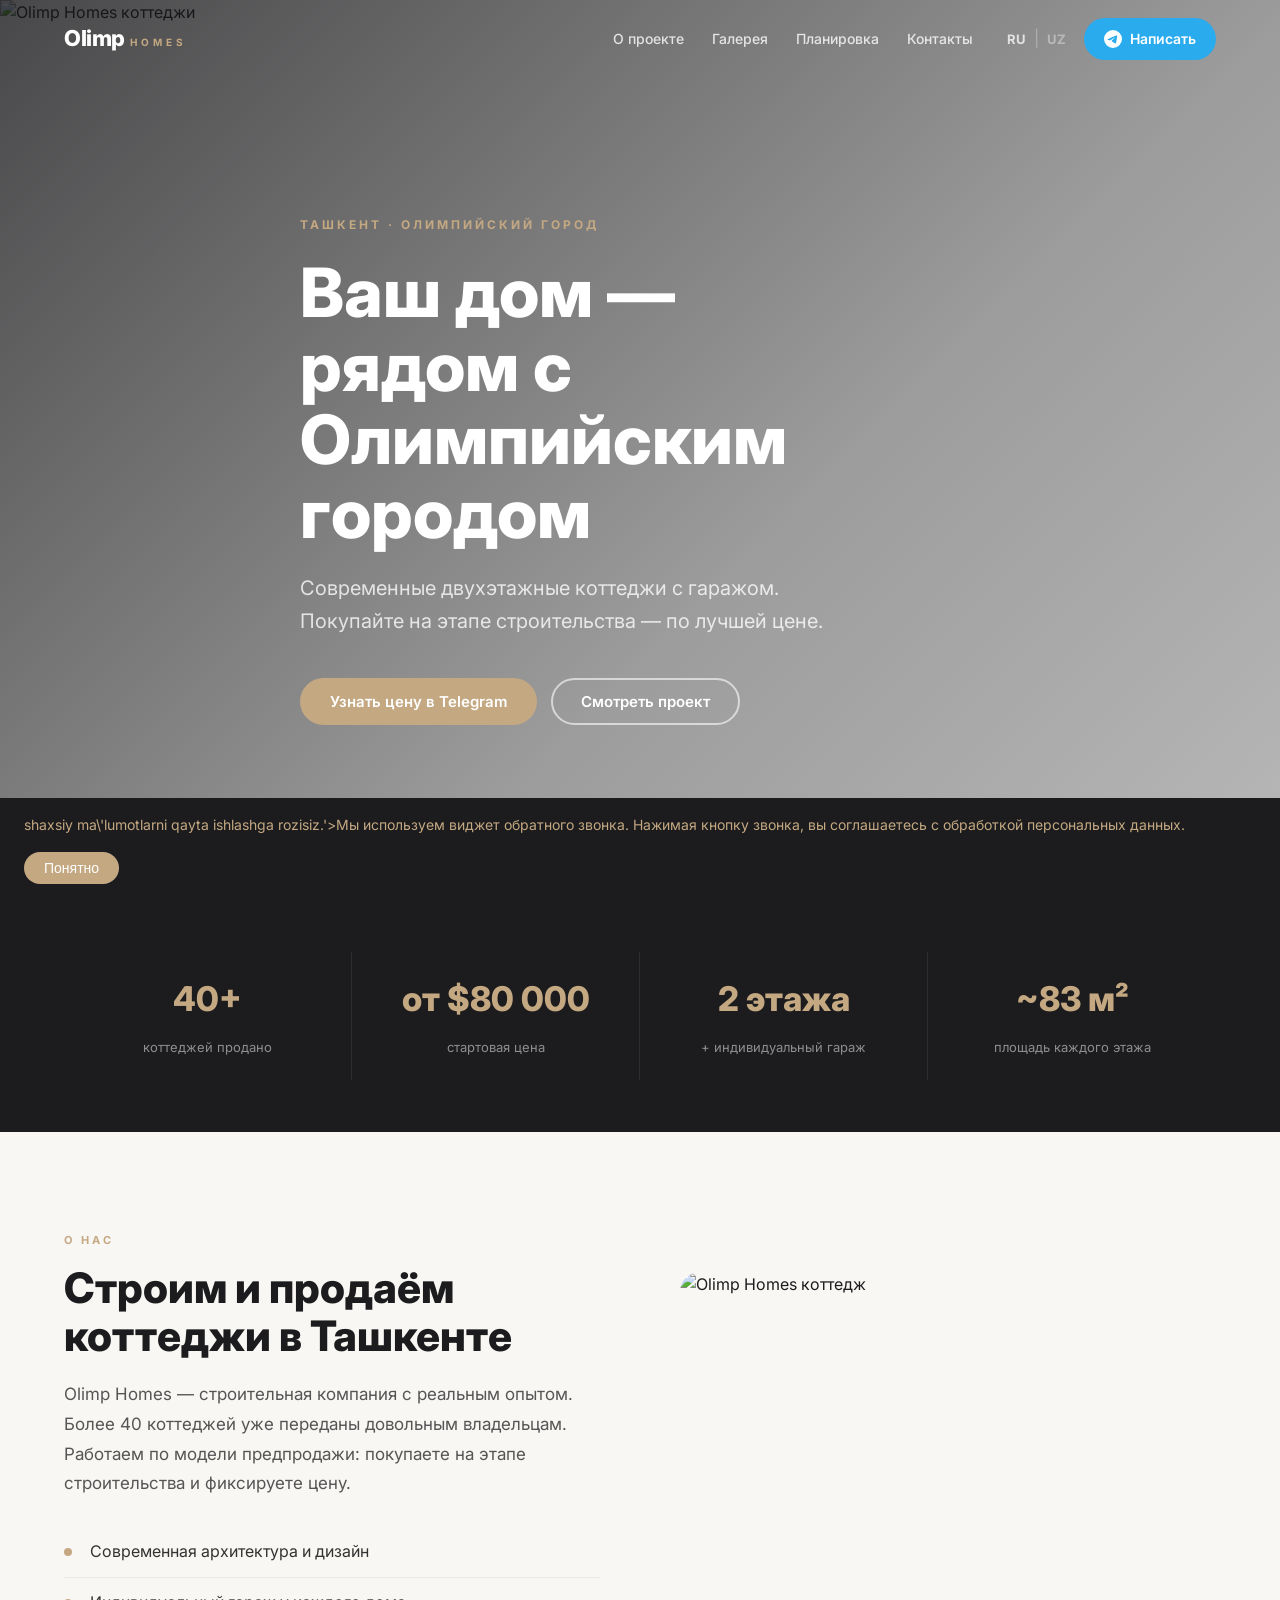
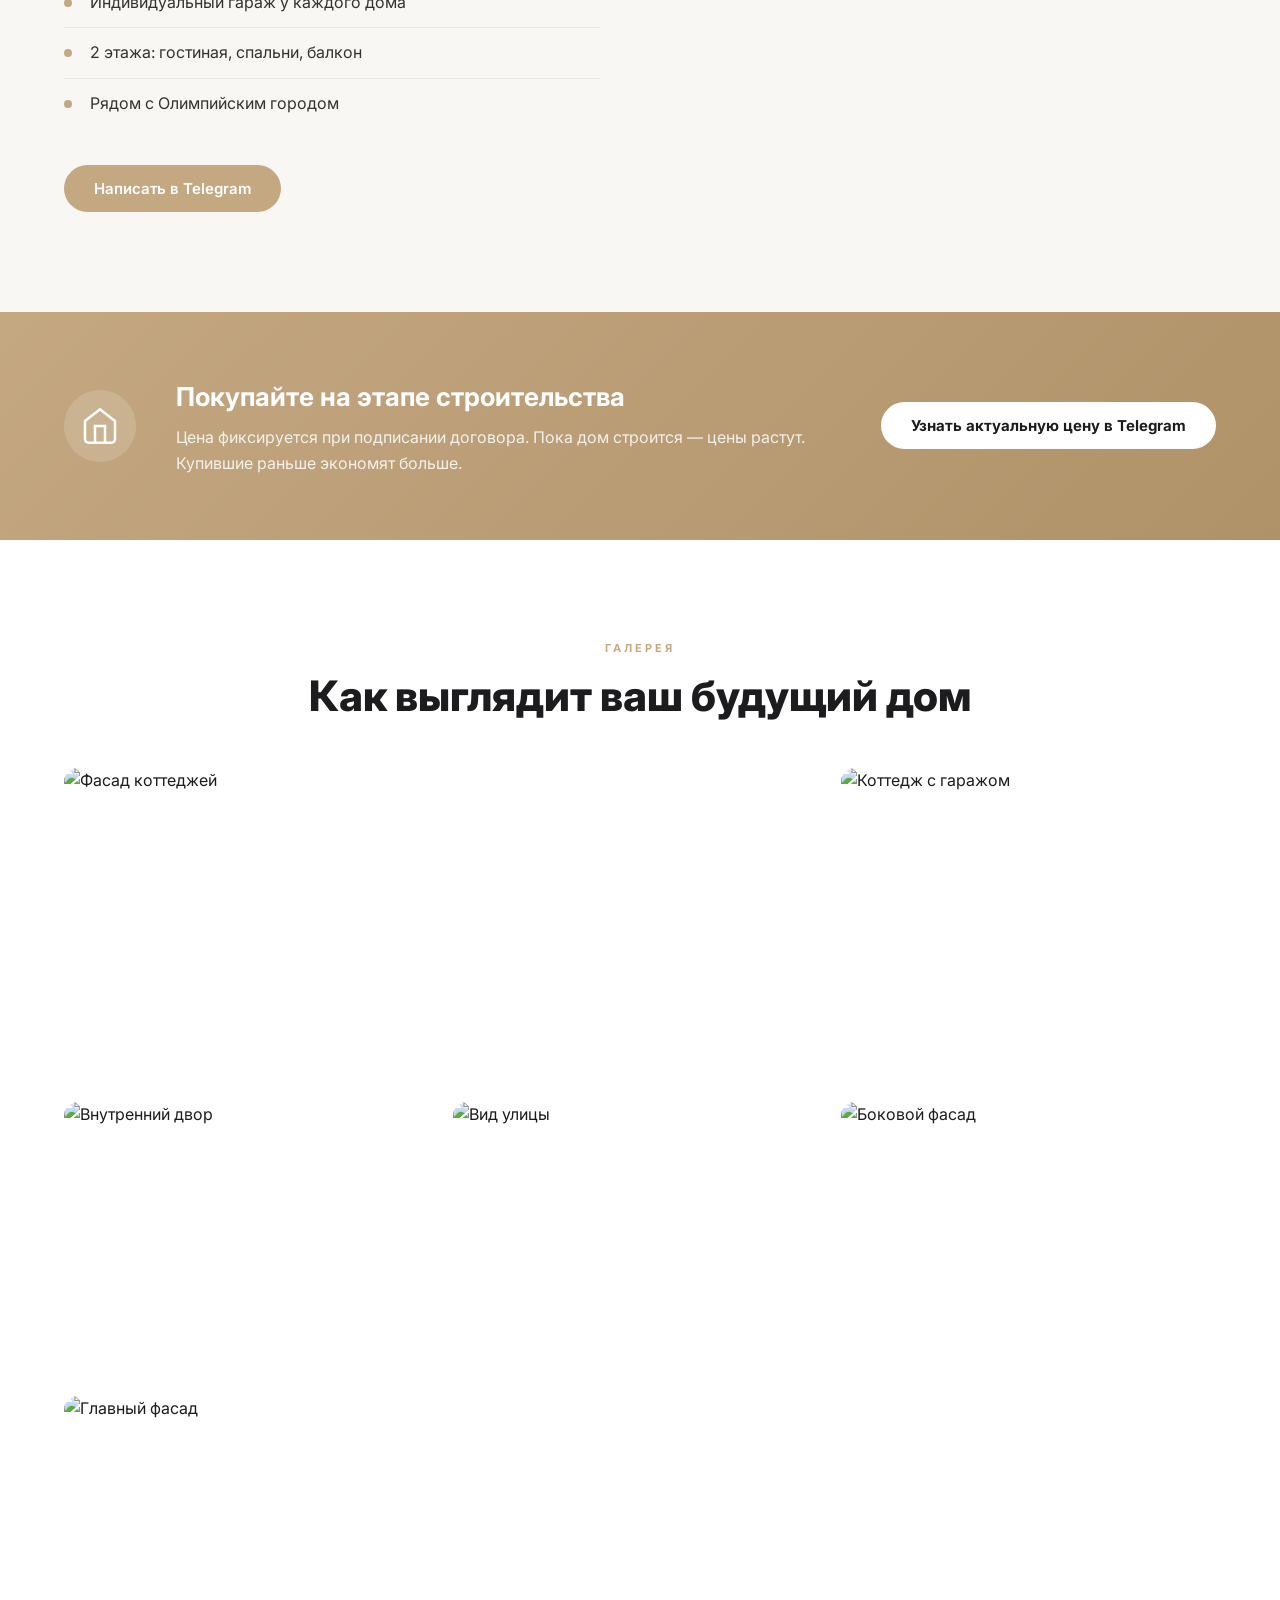
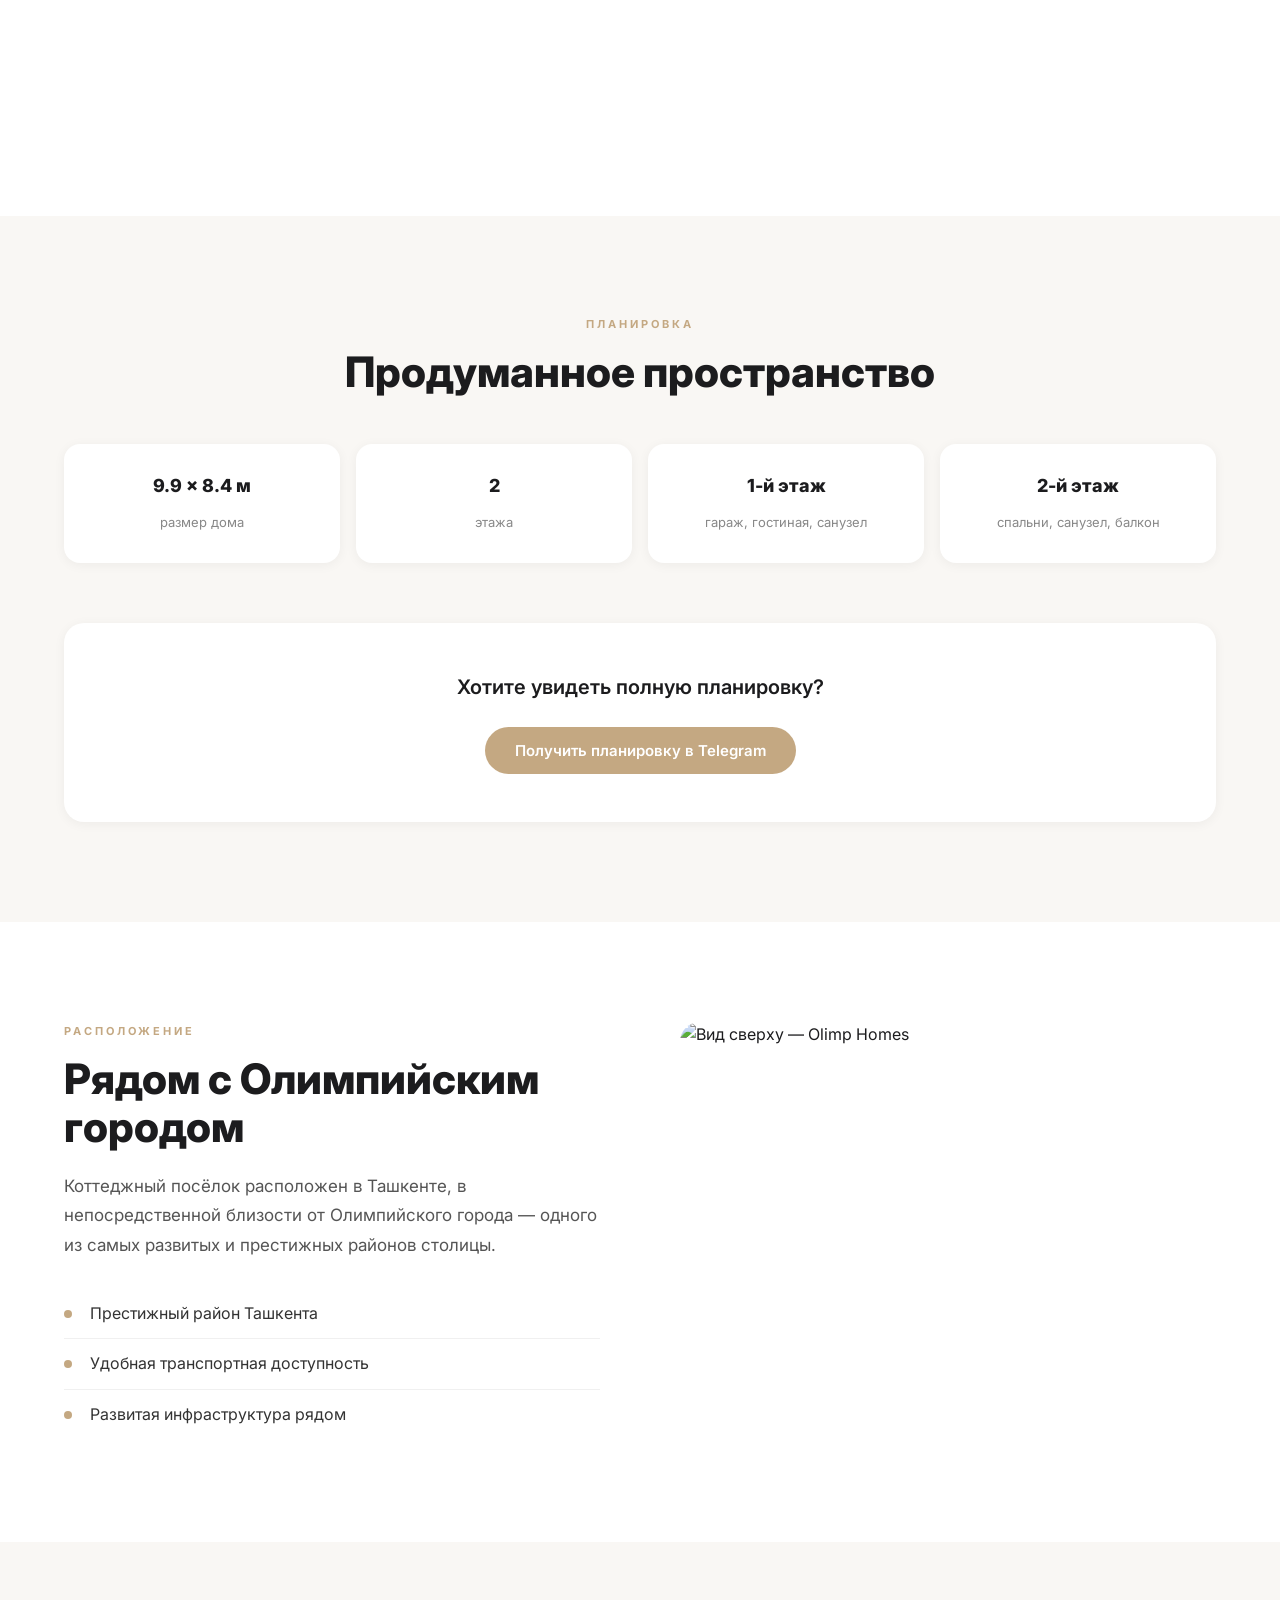
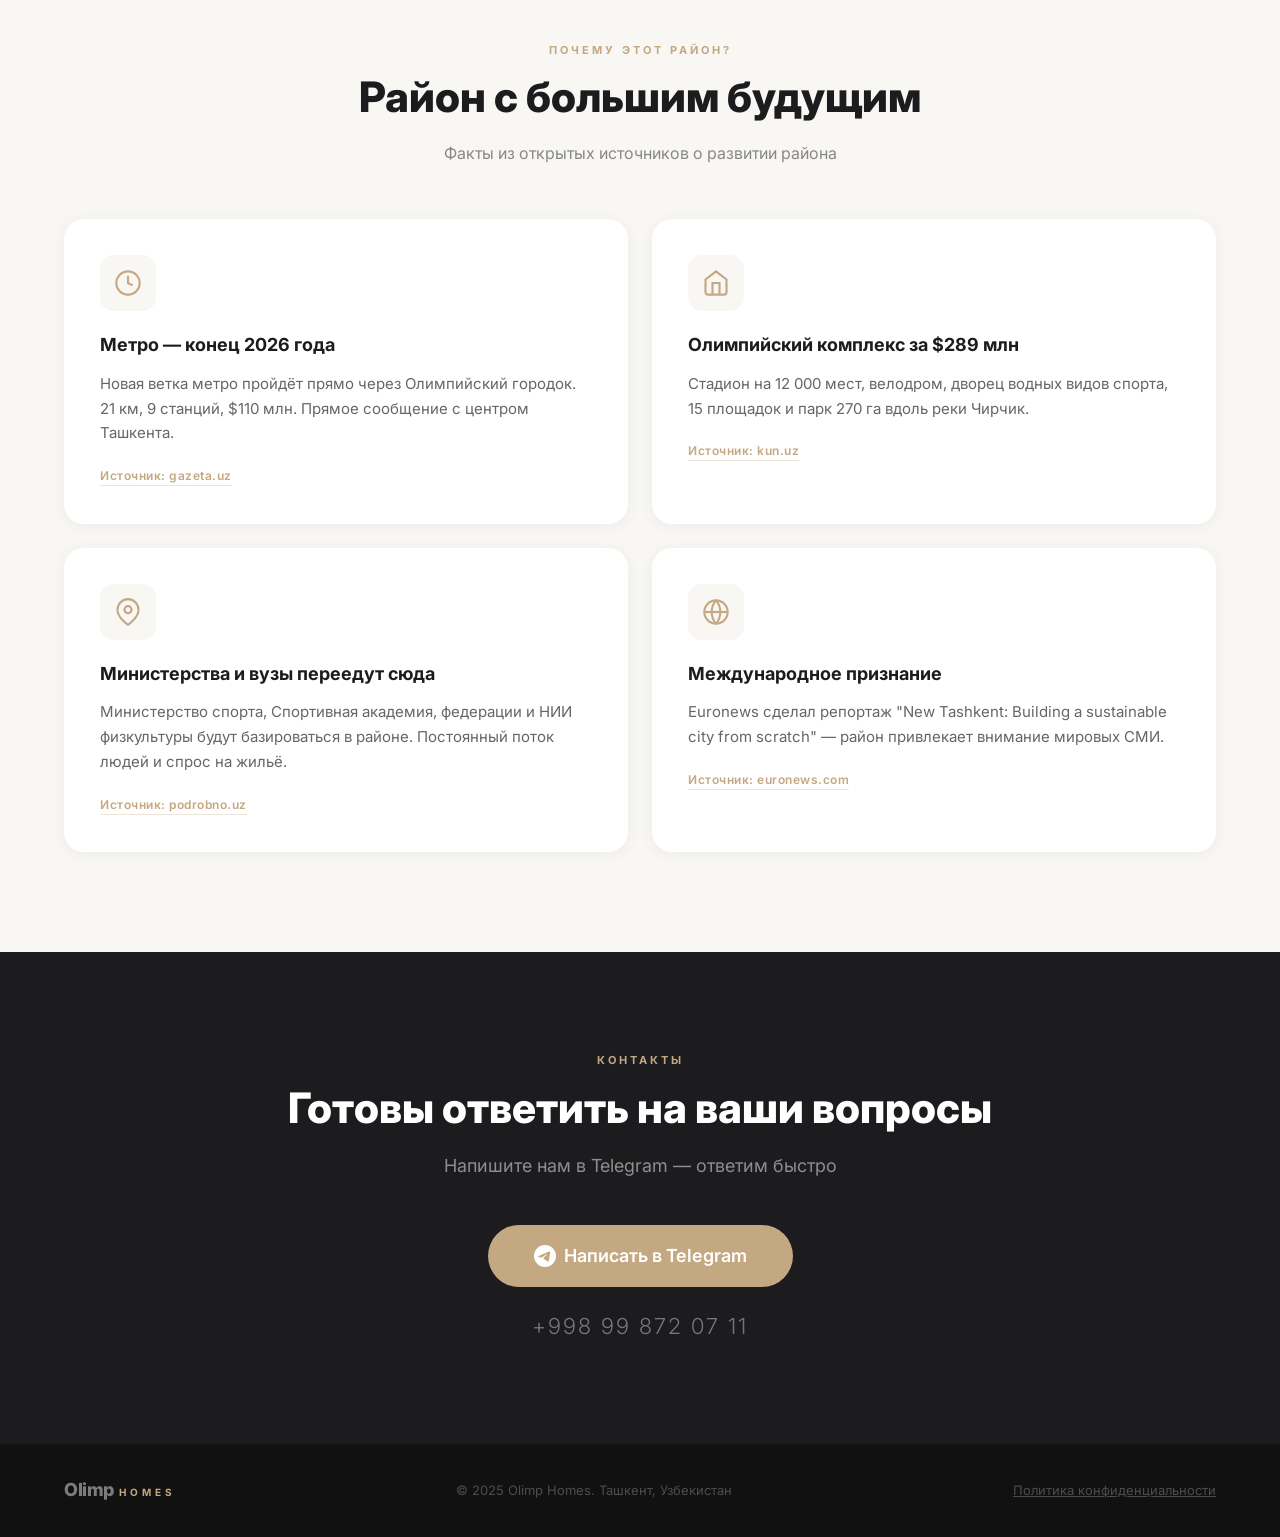
==== commit a9784396: "Add privacy policy page and consent banner" ====
--- a/index.html
+++ b/index.html
@@ -1,6 +1,14 @@
 <!DOCTYPE html>
 <html lang="ru">
 <head>
+    <!-- Google Analytics -->
+    <script async src="https://www.googletagmanager.com/gtag/js?id=G-F8D00M0RY5"></script>
+    <script>
+        window.dataLayer = window.dataLayer || [];
+        function gtag(){dataLayer.push(arguments);}
+        gtag('js', new Date());
+        gtag('config', 'G-F8D00M0RY5');
+    </script>
     <meta charset="UTF-8">
     <meta name="viewport" content="width=device-width, initial-scale=1.0">
     <title>Olimp Homes — современные коттеджи в Ташкенте от $80 000</title>
@@ -11,7 +19,7 @@
     <meta property="og:url" content="https://shokhrukh1006.github.io/olimphomes/">
     <meta property="og:type" content="website">
     <meta property="og:title" content="Olimp Homes — современные коттеджи в Ташкенте от $80 000">
-    <meta property="og:description" content="Современные двухэтажные коттеджи с гажом рядом с Олимпийским городом. 40+ уже продано. Покупайте на этапе строительства — по лучшей цене.">
+    <meta property="og:description" content="Современные двухэтажные коттеджи с гаражом рядом с Олимпийским городом. 40+ уже продано. Покупайте на этапе строительства — по лучшей цене.">
     <meta property="og:image" content="https://shokhrukh1006.github.io/olimphomes/og-image.jpg">
 
     <!-- Twitter Meta Tags -->
@@ -304,11 +312,23 @@
                 <span class="logo__sub">HOMES</span>
             </span>
             <p class="footer__copy" data-ru="© 2025 Olimp Homes. Ташкент, Узбекистан" data-uz="© 2025 Olimp Homes. Toshkent, O'zbekiston">© 2025 Olimp Homes. Ташкент, Узбекистан</p>
+            <a href="privacy.html" class="footer__privacy" data-ru="Политика конфиденциальности" data-uz="Maxfiylik siyosati">Политика конфиденциальности</a>
         </div>
     </div>
 </footer>
 
 <script src="js/main.js"></script>
+
+<!-- Баннер согласия на обработку ПД -->
+<div id="consent-banner" style="display:none; position:fixed; bottom:0; left:0; right:0; background:#1C1C1E; color:#fff; padding:16px 24px; z-index:9999; font-size:14px; display:flex; align-items:center; gap:16px; flex-wrap:wrap;">
+    <span data-ru='Мы используем виджет обратного звонка. Нажимая кнопку звонка, вы соглашаетесь с <a href="privacy.html" style="color:#C4A882">обработкой персональных данных</a>.' data-uz='Biz qayta qo\'ng\'iroq vidjetidan foydalanamiz. Qo\'ng\'iroq tugmasini bosish orqali siz <a href="privacy.html" style="color:#C4A882">shaxsiy ma\'lumotlarni qayta ishlashga</a> rozisiz.'>Мы используем виджет обратного звонка. Нажимая кнопку звонка, вы соглашаетесь с <a href="privacy.html" style="color:#C4A882">обработкой персональных данных</a>.</span>
+    <button onclick="document.getElementById('consent-banner').style.display='none'; localStorage.setItem('consent','1')" style="background:#C4A882; color:#fff; border:none; padding:8px 20px; border-radius:20px; cursor:pointer; font-size:14px; white-space:nowrap;" data-ru="Понятно" data-uz="Tushunarli">Понятно</button>
+</div>
+<script>
+if(!localStorage.getItem('consent')) {
+    document.getElementById('consent-banner').style.display = 'flex';
+}
+</script>
 <script type="text/javascript" async src="https://sarkortest.sip.uz/callback.js?uid=d0fe6444-e044-45dc-b1bf-41802c41ae9b" charset="utf-8"></script>
 </body>
 </html>
--- a/css/style.css
+++ b/css/style.css
@@ -201,6 +201,35 @@
 }
 .location__image img { border-radius: 20px; width: 100%; height: 420px; object-fit: cover; }
 
+/* ===== DISTRICT ===== */
+.district { padding: 100px 0; background: #F9F7F4; }
+.district__sub { text-align: center; font-size: 16px; color: #888; margin-bottom: 52px; }
+.district__grid { display: grid; grid-template-columns: repeat(2, 1fr); gap: 24px; }
+.district__card {
+    background: #fff; border-radius: 20px; padding: 36px;
+    box-shadow: 0 2px 16px rgba(0,0,0,.05);
+    transition: transform .25s ease, box-shadow .25s ease;
+}
+.district__card:hover { transform: translateY(-4px); box-shadow: 0 8px 32px rgba(0,0,0,.1); }
+.district__icon {
+    width: 56px; height: 56px; background: #F9F7F4; border-radius: 14px;
+    display: flex; align-items: center; justify-content: center;
+    color: #C4A882; margin-bottom: 20px;
+}
+.district__card-title { font-size: 18px; font-weight: 700; color: #1C1C1E; margin-bottom: 12px; }
+.district__card-text { font-size: 15px; color: #666; line-height: 1.65; margin-bottom: 16px; }
+.district__source {
+    font-size: 12px; font-weight: 600; color: #C4A882;
+    text-decoration: none; letter-spacing: 0.5px;
+    border-bottom: 1px solid rgba(196,168,130,.3);
+    padding-bottom: 2px; transition: color .2s;
+}
+.district__source:hover { color: #b09268; }
+
+@media (max-width: 768px) {
+    .district__grid { grid-template-columns: 1fr; }
+}
+
 /* ===== CONTACT ===== */
 .contact { padding: 100px 0; background: #1C1C1E; text-align: center; }
 .contact .section__title { color: #fff; }
@@ -212,6 +241,8 @@
 .footer__inner { display: flex; justify-content: space-between; align-items: center; }
 .footer .logo__text { color: rgba(255,255,255,.45); font-size: 18px; }
 .footer__copy { font-size: 13px; color: rgba(255,255,255,.25); }
+.footer__privacy { font-size: 13px; color: rgba(255,255,255,.25); text-decoration: underline; }
+.footer__privacy:hover { color: #C4A882; }
 
 /* ===== SCROLL ANIMATIONS ===== */
 .fade-up {
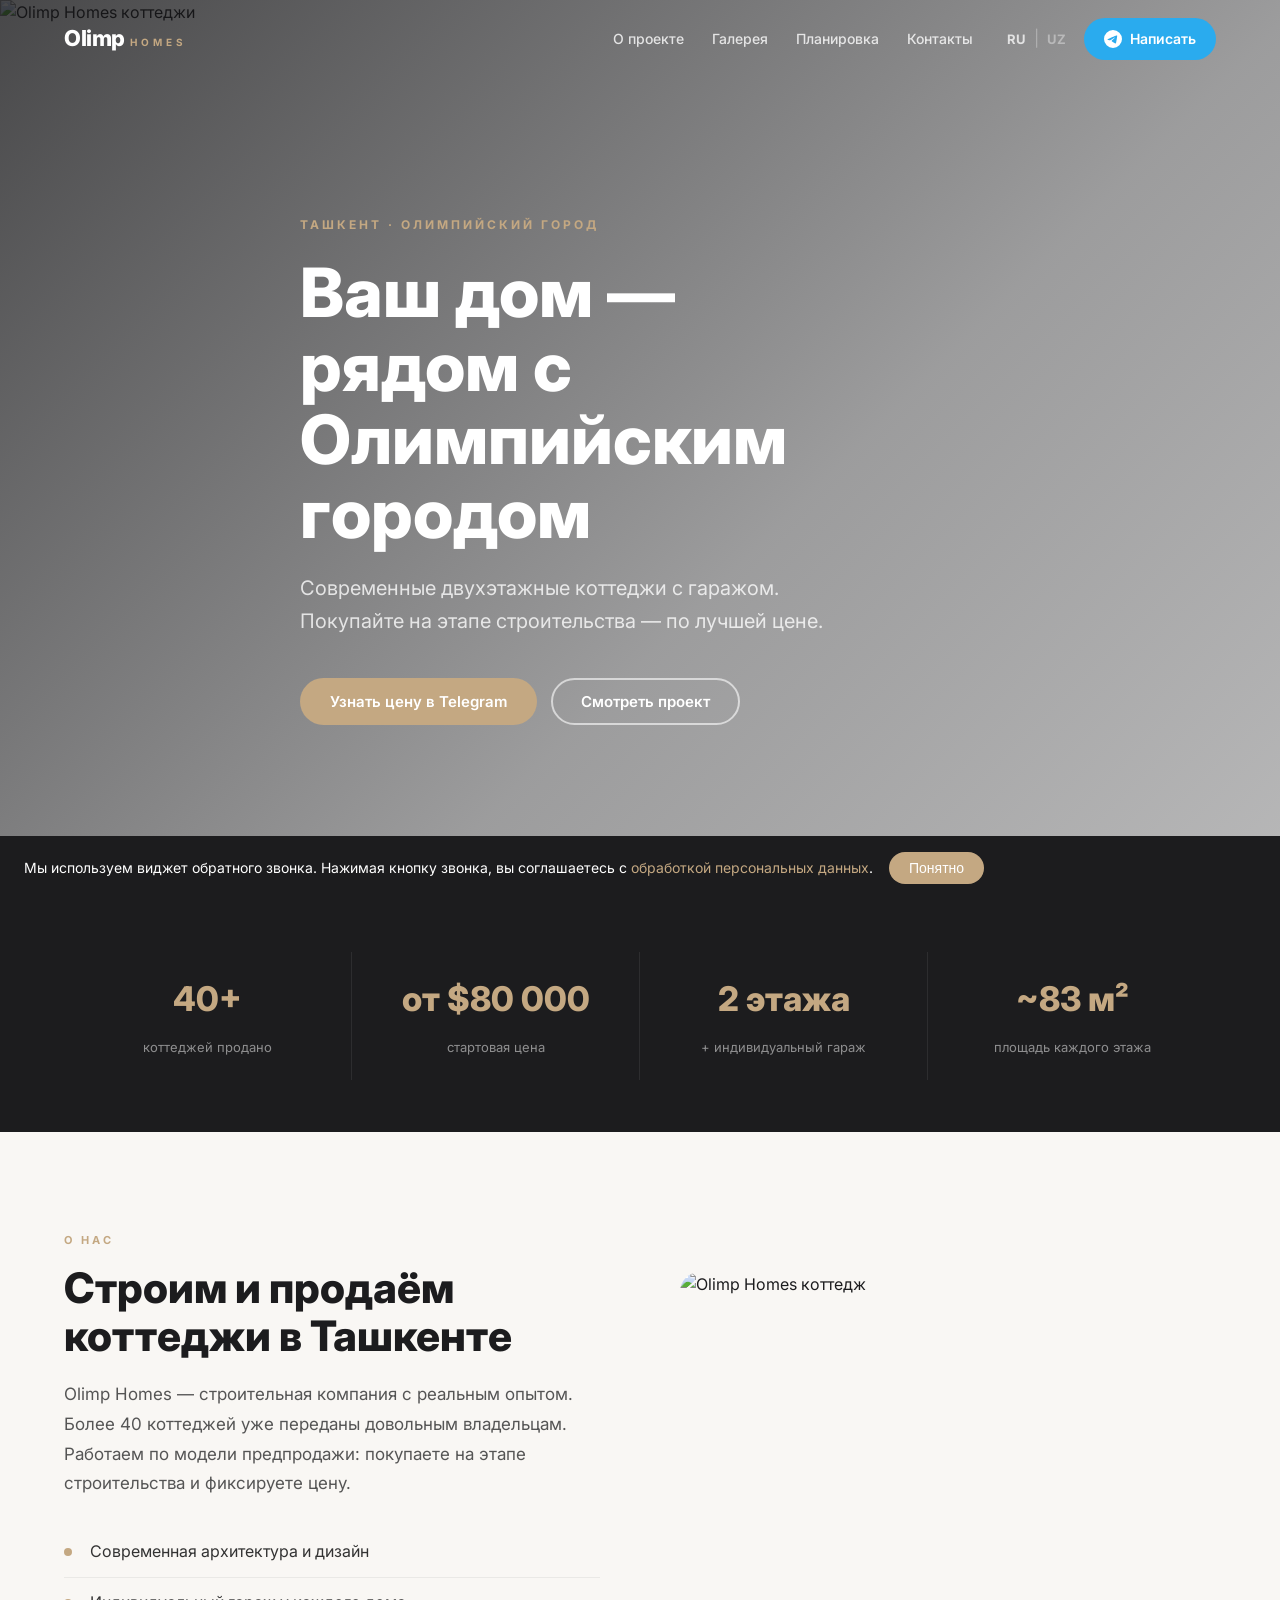
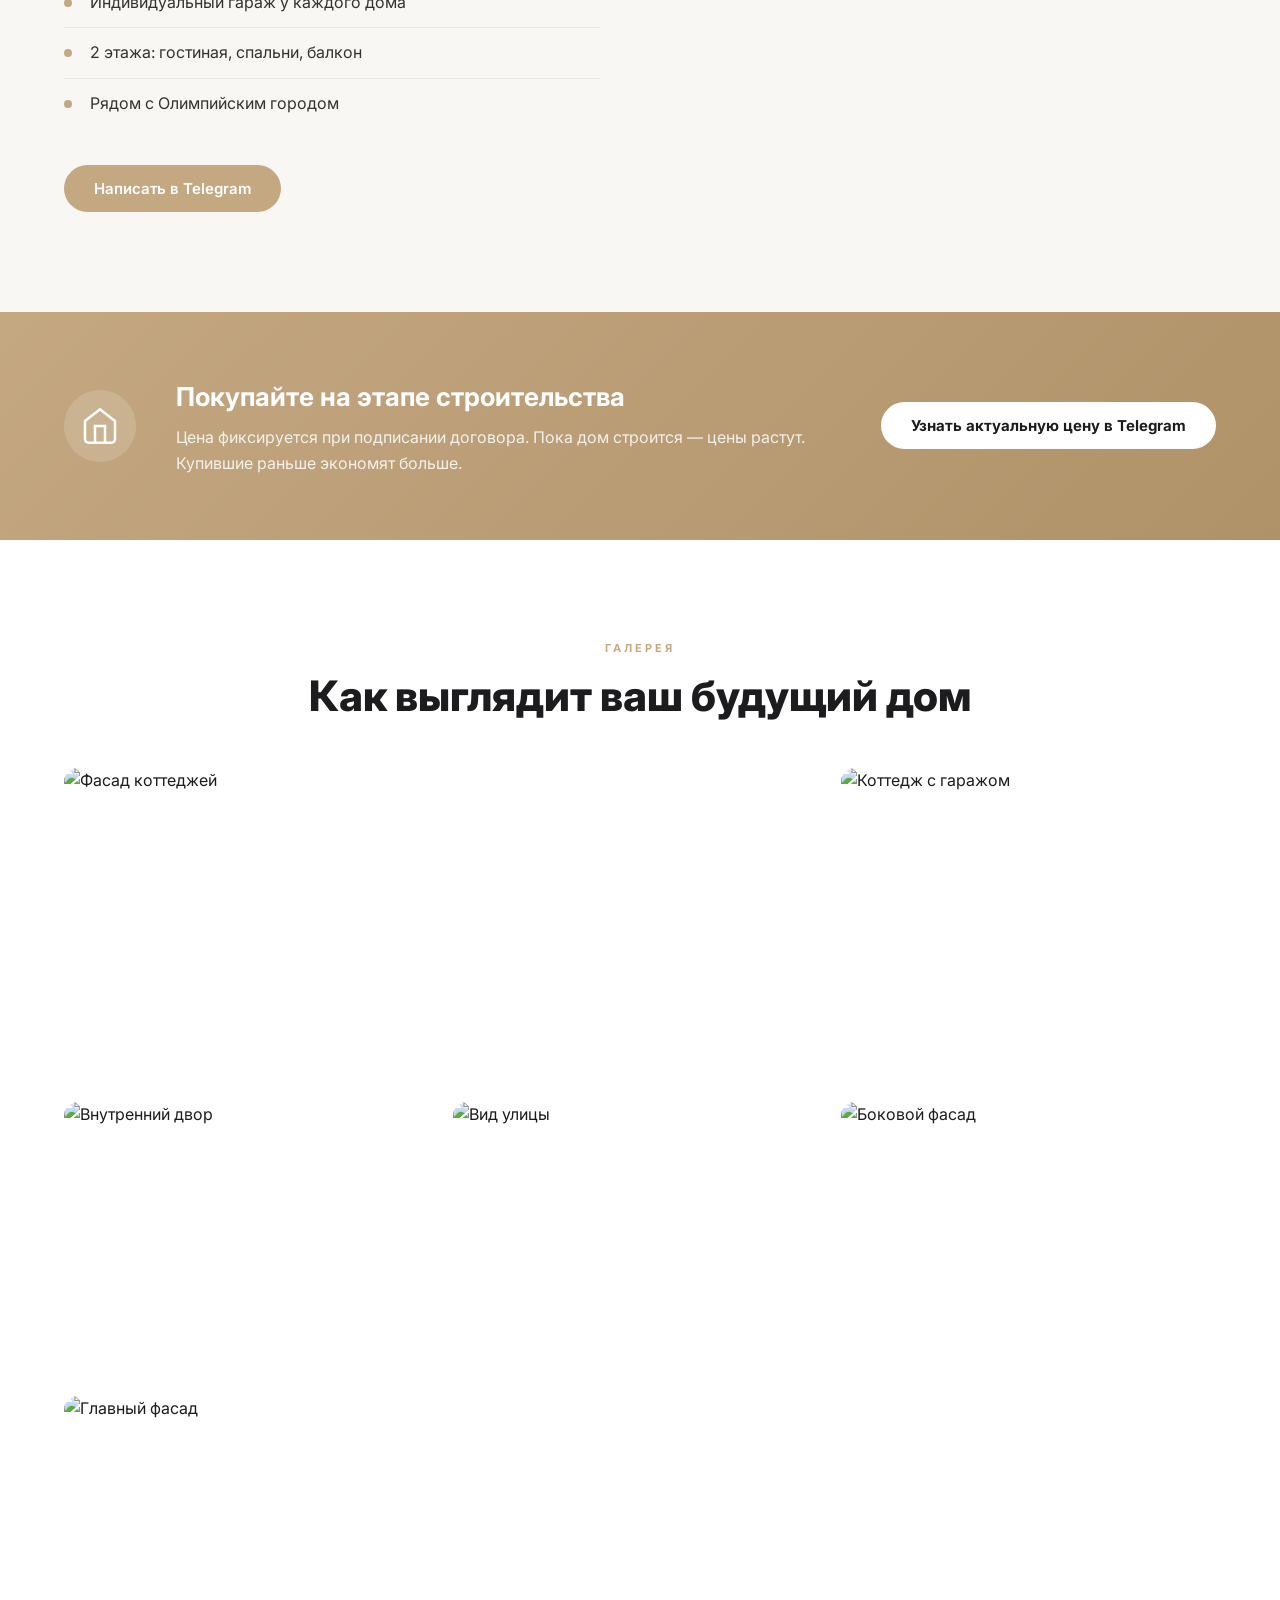
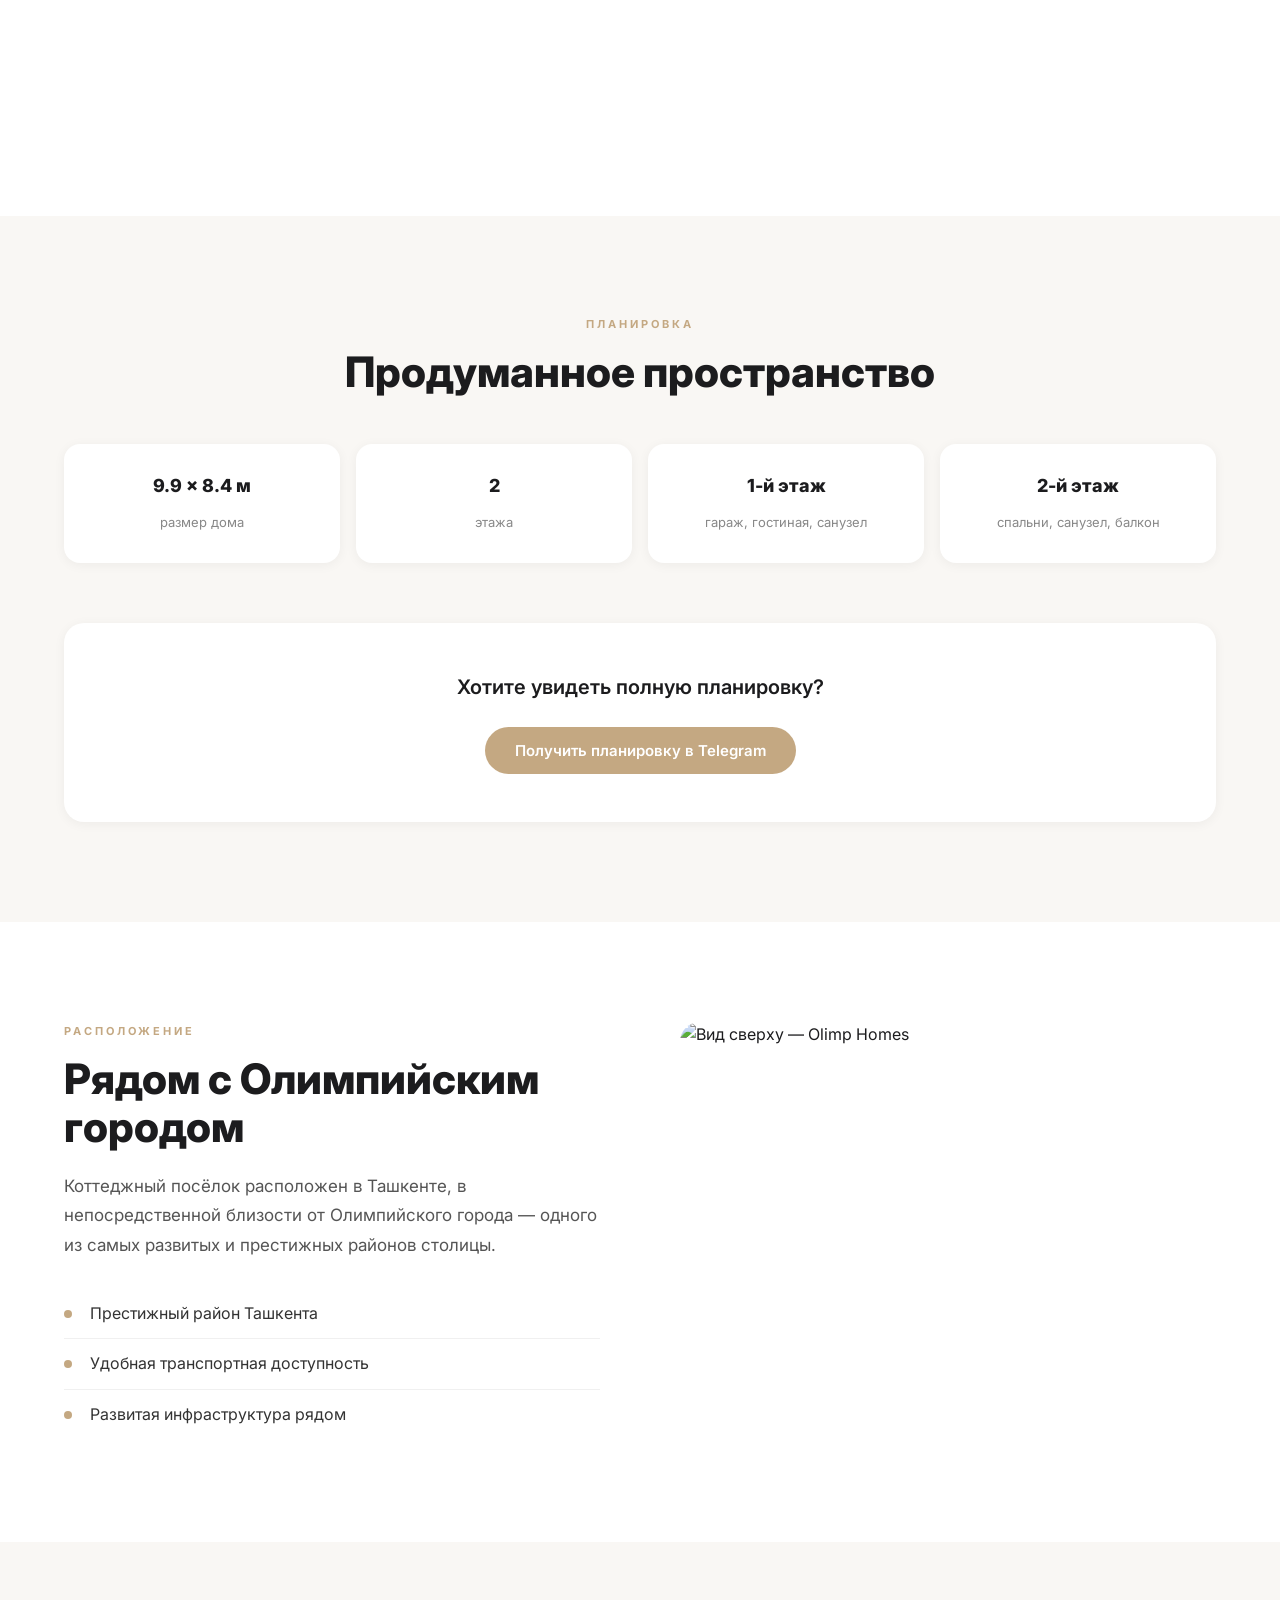
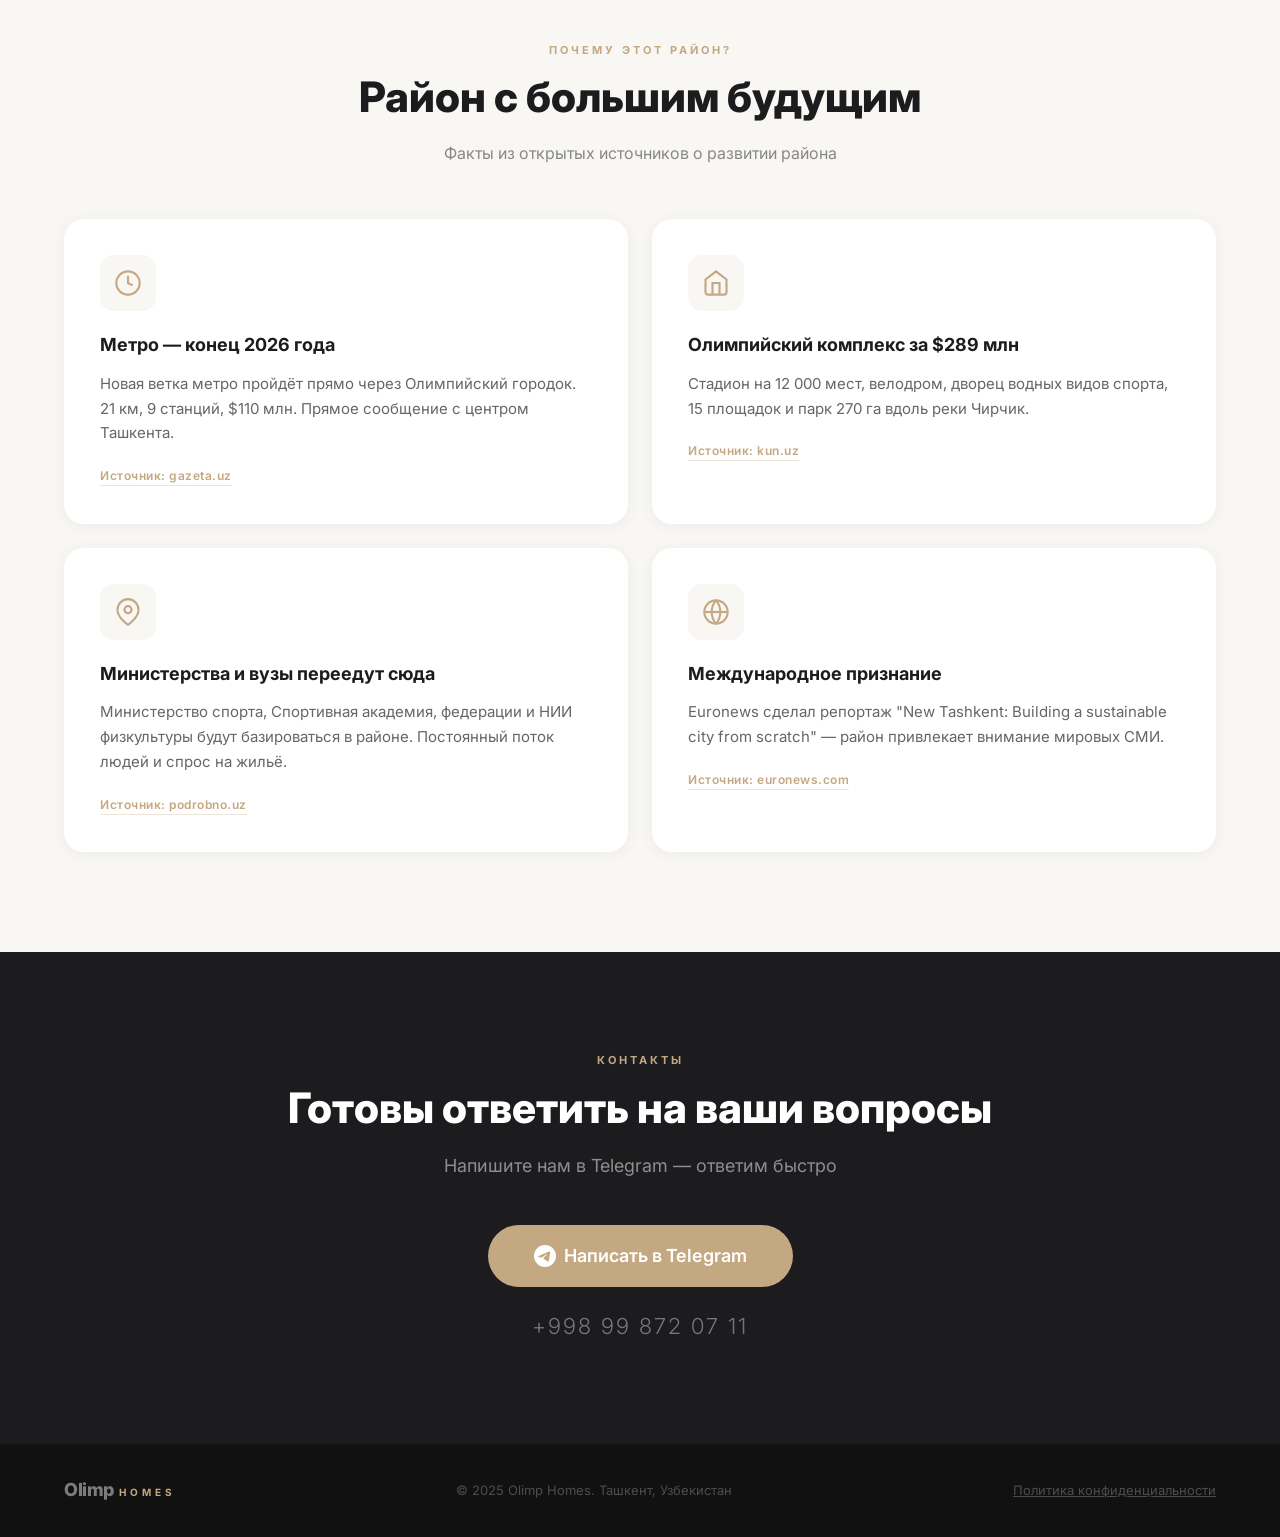
==== commit 1479e1a6: "Add favicon" ====
--- a/index.html
+++ b/index.html
@@ -10,8 +10,9 @@
         gtag('config', 'G-F8D00M0RY5');
     </script>
     <meta charset="UTF-8">
+    <link rel="icon" type="image/svg+xml" href="favicon.svg">
     <meta name="viewport" content="width=device-width, initial-scale=1.0">
-    <title>Olimp Homes — современные коттеджи в Ташкенте от $80 000</title>
+    <title>Olimp Homes | Коттеджи в Ташкенте</title>
     <meta name="description" content="Современные двухэтажные коттеджи с гаражом рядом с Олимпийским городом. 40+ уже продано. Покупайте на этапе строительства — по лучшей цене.">
     <meta name="keywords" content="коттеджи Ташкент, купить дом Ташкент, Олимпийский город недвижимость, коттедж с гаражом, Olimp Homes">
 
@@ -320,14 +321,26 @@
 <script src="js/main.js"></script>
 
 <!-- Баннер согласия на обработку ПД -->
-<div id="consent-banner" style="display:none; position:fixed; bottom:0; left:0; right:0; background:#1C1C1E; color:#fff; padding:16px 24px; z-index:9999; font-size:14px; display:flex; align-items:center; gap:16px; flex-wrap:wrap;">
-    <span data-ru='Мы используем виджет обратного звонка. Нажимая кнопку звонка, вы соглашаетесь с <a href="privacy.html" style="color:#C4A882">обработкой персональных данных</a>.' data-uz='Biz qayta qo\'ng\'iroq vidjetidan foydalanamiz. Qo\'ng\'iroq tugmasini bosish orqali siz <a href="privacy.html" style="color:#C4A882">shaxsiy ma\'lumotlarni qayta ishlashga</a> rozisiz.'>Мы используем виджет обратного звонка. Нажимая кнопку звонка, вы соглашаетесь с <a href="privacy.html" style="color:#C4A882">обработкой персональных данных</a>.</span>
-    <button onclick="document.getElementById('consent-banner').style.display='none'; localStorage.setItem('consent','1')" style="background:#C4A882; color:#fff; border:none; padding:8px 20px; border-radius:20px; cursor:pointer; font-size:14px; white-space:nowrap;" data-ru="Понятно" data-uz="Tushunarli">Понятно</button>
+<div id="consent-banner" style="display:none; position:fixed; bottom:0; left:0; right:0; background:#1C1C1E; color:#fff; padding:16px 24px; z-index:9999; font-size:14px; align-items:center; gap:16px; flex-wrap:wrap;">
+    <span id="consent-text">Мы используем виджет обратного звонка. Нажимая кнопку звонка, вы соглашаетесь с <a href="privacy.html" style="color:#C4A882">обработкой персональных данных</a>.</span>
+    <button id="consent-btn" onclick="document.getElementById('consent-banner').style.display='none'; localStorage.setItem('consent','1')" style="background:#C4A882; color:#fff; border:none; padding:8px 20px; border-radius:20px; cursor:pointer; font-size:14px; white-space:nowrap;">Понятно</button>
 </div>
 <script>
 if(!localStorage.getItem('consent')) {
     document.getElementById('consent-banner').style.display = 'flex';
 }
+document.addEventListener('langChanged', function(e) {
+    var lang = e.detail;
+    var text = document.getElementById('consent-text');
+    var btn = document.getElementById('consent-btn');
+    if(lang === 'uz') {
+        text.innerHTML = 'Biz qayta qo\'ng\'iroq vidjetidan foydalanamiz. Tugmani bosib, siz <a href="privacy.html" style="color:#C4A882">shaxsiy ma\'lumotlarni qayta ishlashga</a> rozisiz.';
+        btn.textContent = 'Tushunarli';
+    } else {
+        text.innerHTML = 'Мы используем виджет обратного звонка. Нажимая кнопку звонка, вы соглашаетесь с <a href="privacy.html" style="color:#C4A882">обработкой персональных данных</a>.';
+        btn.textContent = 'Понятно';
+    }
+});
 </script>
 <script type="text/javascript" async src="https://sarkortest.sip.uz/callback.js?uid=d0fe6444-e044-45dc-b1bf-41802c41ae9b" charset="utf-8"></script>
 </body>
